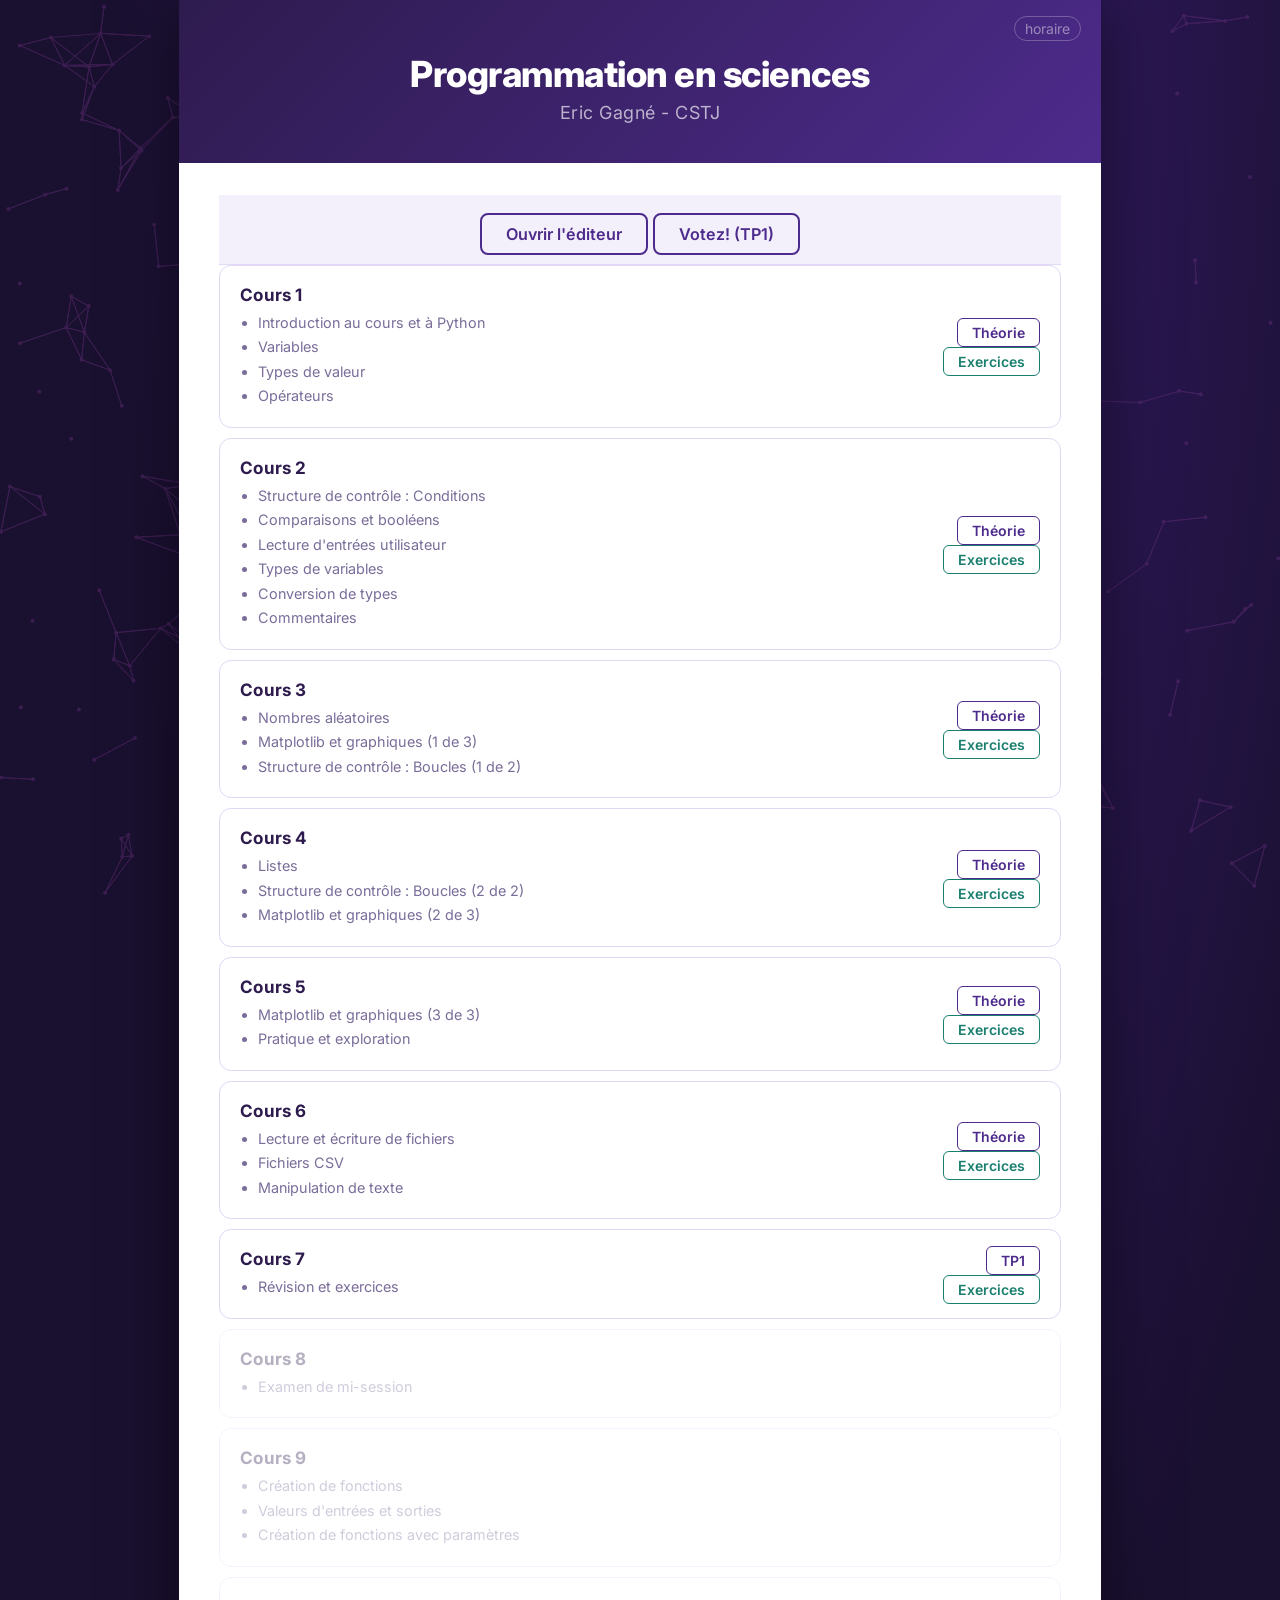
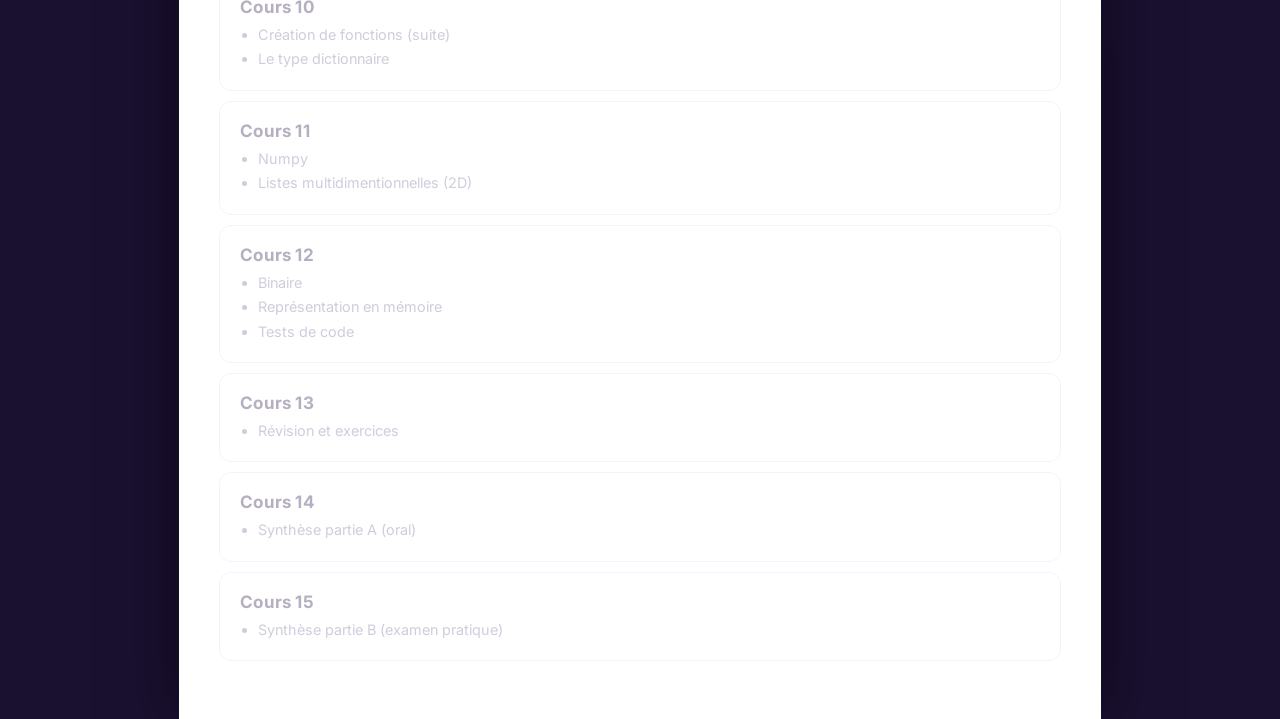
==== index.html @ fe568ae6 "Ajout TP1" ====
<!DOCTYPE html>
<html lang="en">
    <head>
        <meta charset="UTF-8">
        <meta name="viewport" content="width=device-width, initial-scale=1.0">
        <title>Programmation en sciences - Cégep de Saint-Jérôme - Eric Gagné</title>

        <link rel="preconnect" href="https://fonts.googleapis.com">
        <link rel="preconnect" href="https://fonts.gstatic.com" crossorigin>
        <link href="https://fonts.googleapis.com/css2?family=Inter:ital,opsz,wght@0,14..32,100..900;1,14..32,100..900&display=swap" rel="stylesheet">

        <link rel="stylesheet" href="css/style.css">
        <link rel="stylesheet" href="libs/katex/katex.css">
        <link rel="stylesheet" href="libs/prism/prism.css">
    </head>
    <body>
        <canvas class="bg"></canvas>
        <div class="container">
            <header>
                <!-- <img src="images/logo.svg" class="logo"> -->
                <h1>Programmation en sciences</h1>
                <h2>Eric Gagné - CSTJ</h2>
                <a class="schedule" target="_blank" href="images/horaire.png">horaire</a>
            </header>
            <main>
                <div class="editor">
                    <a target="_blank" href="https://cstj-sn1.github.io/jupyter-lite/editeur/lab/index.html">Ouvrir l'éditeur</a>
                    <a target="_blank" href="https://egagne.techinfo-cstj.ca/sn1/votes/">Votez! (TP1)</a>
                </div>
                <div class="line">
                    <div class="left">
                        <div class="label">Cours 1</div>
                        <div class="description">
                            <ul>
                                <li>Introduction au cours et à Python</li>
                                <li>Variables</li>
                                <li>Types de valeur</li>
                                <li>Opérateurs</li>
                            </ul>
                        </div>
                    </div>
                    <div class="buttons">
                        <div class="theory"><a target="_blank" href="theorie/index.html#/1">Théorie</a></div>
                        <div class="lab"><a target="_blank" href="exercices/index.html#/1">Exercices</a></div>
                    </div>
                </div>
                <div class="line">
                    <div class="left">
                        <div class="label">Cours 2</div>
                        <div class="description">
                            <ul>
                                <li>Structure de contrôle : Conditions</li>
                                <li>Comparaisons et booléens</li>
                                <li>Lecture d'entrées utilisateur</li>
                                <li>Types de variables</li>
                                <li>Conversion de types</li>
                                <li>Commentaires</li>
                            </ul>
                        </div>
                    </div>
                    <div class="buttons">
                        <div class="theory"><a target="_blank" href="theorie/index.html#/2">Théorie</a></div>
                        <div class="lab"><a target="_blank" href="exercices/index.html#/2">Exercices</a></div>
                    </div>
                </div>
                <div class="line">
                    <div class="left">
                        <div class="label">Cours 3</div>
                        <div class="description">
                            <ul>
                                <li>Nombres aléatoires</li>
                                <li>Matplotlib et graphiques (1 de 3)</li>
                                <li>Structure de contrôle : Boucles (1 de 2)</li>
                            </ul>
                        </div>
                    </div>
                    <div class="buttons">
                        <div class="theory"><a target="_blank" href="theorie/index.html#/3">Théorie</a></div>
                        <div class="lab"><a target="_blank" href="exercices/index.html#/3">Exercices</a></div>
                    </div>
                </div>
                <div class="line">
                    <div class="left">
                        <div class="label">Cours 4</div>
                        <div class="description">
                            <ul>
                                <li>Listes</li>
                                <li>Structure de contrôle : Boucles (2 de 2)</li>
                                <li>Matplotlib et graphiques (2 de 3)</li>
                            </ul>
                        </div>
                    </div>
                    <div class="buttons">
                        <div class="theory"><a target="_blank" href="theorie/index.html#/4">Théorie</a></div>
                        <div class="lab"><a target="_blank" href="exercices/index.html#/4">Exercices</a></div>
                    </div>
                </div>
                <div class="line">
                    <div class="left">
                        <div class="label">Cours 5</div>
                        <div class="description">
                            <ul>
                                <li>Matplotlib et graphiques (3 de 3)</li>
                                <li>Pratique et exploration</li>
                            </ul>
                        </div>
                    </div>
                    <div class="buttons">
                        <div class="theory"><a target="_blank" href="theorie/index.html#/5">Théorie</a></div>
                        <div class="lab"><a target="_blank" href="exercices/index.html#/5">Exercices</a></div>
                    </div>
                </div>
                <div class="line">
                    <div class="left">
                        <div class="label">Cours 6</div>
                        <div class="description">
                            <ul>
                                <li>Lecture et écriture de fichiers</li>
                                <li>Fichiers CSV</li>
                                <li>Manipulation de texte</li>
                            </ul>
                        </div>
                    </div>
                    <div class="buttons">
                        <div class="theory"><a target="_blank" href="theorie/index.html#/6">Théorie</a></div>
                        <div class="lab"><a target="_blank" href="exercices/index.html#/6">Exercices</a></div>
                    </div>
                </div>
                <div class="line">
                    <div class="left">
                        <div class="label">Cours 7</div>
                        <div class="description">
                            <ul>
                                <li>Révision et exercices</li>
                            </ul>
                        </div>
                    </div>
                    <div class="buttons">
                        <div class="theory"><a target="_blank" href="theorie/tp1/devis_TP1.pdf">TP1</a></div>
                        <div class="lab"><a target="_blank" href="exercices/index.html#/7">Exercices</a></div>
                    </div>
                </div>
                <div class="line disabled">
                    <div class="left">
                        <div class="label">Cours 8</div>
                        <div class="description">
                            <ul>
                                <li>Examen de mi-session</li>
                            </ul>
                        </div>
                    </div>
                    <div class="buttons">
                    </div>
                </div>
                <div class="line disabled">
                    <div class="left">
                        <div class="label">Cours 9</div>
                        <div class="description">
                            <ul>
                                <li>Création de fonctions</li>
                                <li>Valeurs d'entrées et sorties</li>
                                <li>Création de fonctions avec paramètres</li>
                            </ul>
                        </div>
                    </div>
                    <div class="buttons">
                        <div class="theory"><a target="_blank" href="theorie/index.html#/9">Théorie</a></div>
                        <div class="lab"><a target="_blank" href="exercices/index.html#/9">Exercices</a></div>
                    </div>
                </div>
                <div class="line disabled">
                    <div class="left">
                        <div class="label">Cours 10</div>
                        <div class="description">
                            <ul>
                                <li>Création de fonctions (suite)</li>
                                <li>Le type dictionnaire</li>
                            </ul>
                        </div>
                    </div>
                    <div class="buttons">
                        <div class="theory"><a target="_blank" href="theorie/index.html#/10">Théorie</a></div>
                        <div class="lab"><a target="_blank" href="exercices/index.html#/10">Exercices</a></div>
                    </div>
                </div>
                <div class="line disabled">
                    <div class="left">
                        <div class="label">Cours 11</div>
                        <div class="description">
                            <ul>
                                <li>Numpy</li>
                                <li>Listes multidimentionnelles (2D)</li>
                            </ul>
                        </div>
                    </div>
                    <div class="buttons">
                        <div class="theory"><a target="_blank" href="theorie/index.html#/11">Théorie</a></div>
                        <div class="lab"><a target="_blank" href="exercices/index.html#/11">Exercices</a></div>
                    </div>
                </div>
                <div class="line disabled">
                    <div class="left">
                        <div class="label">Cours 12</div>
                        <div class="description">
                            <ul>
                                <li>Binaire</li>
                                <li>Représentation en mémoire</li>
                                <li>Tests de code</li>
                            </ul>
                        </div>
                    </div>
                    <div class="buttons">
                        <div class="theory"><a target="_blank" href="theorie/index.html#/12">Théorie</a></div>
                        <div class="lab"><a target="_blank" href="exercices/index.html#/12">Exercices</a></div>
                    </div>
                </div>
                <div class="line disabled">
                    <div class="left">
                        <div class="label">Cours 13</div>
                        <div class="description">
                            <ul>
                                <li>Révision et exercices</li>
                            </ul>
                        </div>
                    </div>
                    <div class="buttons">
                        <div class="theory"><a target="_blank" href="theorie/index.html#/13">Théorie</a></div>
                        <div class="lab"><a target="_blank" href="exercices/index.html#/13">Exercices</a></div>
                    </div>
                </div>
                <div class="line disabled">
                    <div class="left">
                        <div class="label">Cours 14</div>
                        <div class="description">
                            <ul>
                                <li>Synthèse partie A (oral)</li>
                            </ul>
                        </div>
                    </div>
                    <div class="buttons">
                    </div>
                </div>
                <div class="line disabled">
                    <div class="left">
                        <div class="label">Cours 15</div>
                        <div class="description">
                            <ul>
                                <li>Synthèse partie B (examen pratique)</li>
                            </ul>
                        </div>
                    </div>
                    <div class="buttons">
                    </div>
                </div>
            </main>
        </div>
        <script src="js/canvas-bg.js" type="module"></script>
        <script src="libs/prism/prism.js"></script>
        <script src="js/main.js" type="module"></script>
    </body>
</html>
---- css/style.css ----
:root {
    --accent: #4D2B8C;
    --accent-light: #7B4FBF;
    --accent-dark: #2e1b4e;
    --bg: #1a1030;
    --surface: #ffffff;
    --surface-2: #f4f0fb;
    --text-main: #1a1030;
    --text-muted: #7a6d9a;
    --border: #e0d8f5;
    --theory-color: #4D2B8C;
    --lab-color: #1a7f6e;
    --radius: 12px;
    --shadow: 0 4px 24px rgba(46,27,78,0.13);
}

html {
    font-size: 18px;
}

@media (max-width: 600px) {
    html {
        font-size: 15px;
    }
}

body {
    font-family: Inter, Arial, sans-serif;
    margin: 0;
    background: radial-gradient(ellipse at 60% 0%, #3d1f7a 0%, #1a1030 60%);
    min-height: 100vh;
}

canvas.bg {
    position: fixed;
    top: 0; left: 0; right: 0; bottom: 0;
    z-index: 0;
    opacity: 0.4;
}

.container {
    position: relative;
    z-index: 100;
    width: 72vw;
    min-width: 0;
    max-width: 1000px;
    margin: 0 auto;
    background: var(--surface);
    min-height: 100vh;
    box-shadow: 0 0 60px rgba(0,0,0,0.5);
}

@media (max-width: 860px) {
    .container {
        width: 100%;
        box-shadow: none;
    }
}

/* ── Header ─────────────────────────────────────────── */

header {
    position: relative;
    text-align: center;
    padding: 52px 40px 40px;
    background: linear-gradient(135deg, #2e1b4e 0%, #4D2B8C 100%);

    @media (max-width: 600px) {
        padding: 48px 20px 28px;
    }

    h1 {
        font-size: 2rem;
        color: #fff;
        margin: 0 0 6px;
        font-weight: 800;
        letter-spacing: -0.5px;
    }

    h2 {
        font-size: 1rem;
        color: rgba(255,255,255,0.65);
        margin: 0;
        font-weight: 400;
        letter-spacing: 0.5px;
    }

    .schedule {
        position: absolute;
        top: 16px;
        right: 20px;
        color: rgba(255,255,255,0.45);
        text-decoration: none;
        font-size: 0.78rem;
        border: 1px solid rgba(255,255,255,0.25);
        padding: 3px 10px;
        border-radius: 20px;
        transition: all 0.2s;

        &:hover {
            color: #fff;
            border-color: rgba(255,255,255,0.7);
            background: rgba(255,255,255,0.1);
        }
    }
}

/* ── Editor button ───────────────────────────────────── */

.editor {
    text-align: center;
    padding: 28px 0 20px;
    background: var(--surface-2);
    border-bottom: 1px solid var(--border);

    a {
        text-decoration: none;
        color: var(--accent);
        border: 2px solid var(--accent);
        border-radius: 8px;
        padding: 9px 24px;
        font-weight: 600;
        font-size: 0.9rem;
        transition: all 0.2s;

        &:hover {
            background: var(--accent);
            color: #fff;
            box-shadow: 0 4px 14px rgba(77,43,140,0.35);
        }
    }
}

/* ── Course list ─────────────────────────────────────── */

main {
    padding: 32px 40px 48px;
    font-size: 1rem;

    @media (max-width: 600px) {
        padding: 16px 12px 32px;
    }

    .line {
        display: grid;
        grid-template-columns: 1fr auto;
        align-items: center;
        gap: 16px;
        padding: 18px 20px;

        @media (max-width: 600px) {
            grid-template-columns: 1fr;
            padding: 14px 14px;
        }
        margin-bottom: 10px;
        background: var(--surface);
        border: 1px solid var(--border);
        border-radius: var(--radius);
        transition: box-shadow 0.2s, border-color 0.2s;

        &:hover:not(.disabled) {
            box-shadow: var(--shadow);
            border-color: var(--accent-light);
        }

        &.disabled {
            opacity: 0.35;
            pointer-events: none;

            .buttons { display: none; }
        }

        .label {
            color: var(--accent-dark);
            font-weight: 700;
            font-size: 0.95rem;
            margin-bottom: 6px;
            letter-spacing: 0.2px;
        }

        .description {
            font-size: 0.8rem;
            color: var(--text-muted);
            padding: 0;
            margin: 0;

            ul {
                margin: 0;
                padding-left: 18px;
                line-height: 1.7;
            }
        }

        .buttons {
            display: flex;
            flex-direction: column;
            align-items: flex-end;
            gap: 8px;
            flex-shrink: 0;

            @media (max-width: 600px) {
                flex-direction: row;
                align-items: center;
                justify-content: flex-start;
            }

            a {
                text-decoration: none;
                font-size: 0.78rem;
                font-weight: 600;
                padding: 5px 14px;
                border-radius: 6px;
                border: 1.5px solid;
                transition: all 0.18s;
                white-space: nowrap;
                min-width: 5.5rem;
                text-align: center;
            }

            .theory a {
                color: var(--theory-color);
                border-color: var(--theory-color);

                &:hover {
                    background: var(--theory-color);
                    color: #fff;
                }
            }

            .lab a {
                color: var(--lab-color);
                border-color: var(--lab-color);

                &:hover {
                    background: var(--lab-color);
                    color: #fff;
                }
            }
        }
    }
}
---- libs/katex/katex.css ----
/* stylelint-disable font-family-no-missing-generic-family-keyword */
@font-face {
  font-family: "KaTeX_AMS";
  src: url(fonts/KaTeX_AMS-Regular.woff2) format("woff2"), url(fonts/KaTeX_AMS-Regular.woff) format("woff"), url(fonts/KaTeX_AMS-Regular.ttf) format("truetype");
  font-weight: normal;
  font-style: normal;
  font-display: block;
}
@font-face {
  font-family: "KaTeX_Caligraphic";
  src: url(fonts/KaTeX_Caligraphic-Bold.woff2) format("woff2"), url(fonts/KaTeX_Caligraphic-Bold.woff) format("woff"), url(fonts/KaTeX_Caligraphic-Bold.ttf) format("truetype");
  font-weight: bold;
  font-style: normal;
  font-display: block;
}
@font-face {
  font-family: "KaTeX_Caligraphic";
  src: url(fonts/KaTeX_Caligraphic-Regular.woff2) format("woff2"), url(fonts/KaTeX_Caligraphic-Regular.woff) format("woff"), url(fonts/KaTeX_Caligraphic-Regular.ttf) format("truetype");
  font-weight: normal;
  font-style: normal;
  font-display: block;
}
@font-face {
  font-family: "KaTeX_Fraktur";
  src: url(fonts/KaTeX_Fraktur-Bold.woff2) format("woff2"), url(fonts/KaTeX_Fraktur-Bold.woff) format("woff"), url(fonts/KaTeX_Fraktur-Bold.ttf) format("truetype");
  font-weight: bold;
  font-style: normal;
  font-display: block;
}
@font-face {
  font-family: "KaTeX_Fraktur";
  src: url(fonts/KaTeX_Fraktur-Regular.woff2) format("woff2"), url(fonts/KaTeX_Fraktur-Regular.woff) format("woff"), url(fonts/KaTeX_Fraktur-Regular.ttf) format("truetype");
  font-weight: normal;
  font-style: normal;
  font-display: block;
}
@font-face {
  font-family: "KaTeX_Main";
  src: url(fonts/KaTeX_Main-Bold.woff2) format("woff2"), url(fonts/KaTeX_Main-Bold.woff) format("woff"), url(fonts/KaTeX_Main-Bold.ttf) format("truetype");
  font-weight: bold;
  font-style: normal;
  font-display: block;
}
@font-face {
  font-family: "KaTeX_Main";
  src: url(fonts/KaTeX_Main-BoldItalic.woff2) format("woff2"), url(fonts/KaTeX_Main-BoldItalic.woff) format("woff"), url(fonts/KaTeX_Main-BoldItalic.ttf) format("truetype");
  font-weight: bold;
  font-style: italic;
  font-display: block;
}
@font-face {
  font-family: "KaTeX_Main";
  src: url(fonts/KaTeX_Main-Italic.woff2) format("woff2"), url(fonts/KaTeX_Main-Italic.woff) format("woff"), url(fonts/KaTeX_Main-Italic.ttf) format("truetype");
  font-weight: normal;
  font-style: italic;
  font-display: block;
}
@font-face {
  font-family: "KaTeX_Main";
  src: url(fonts/KaTeX_Main-Regular.woff2) format("woff2"), url(fonts/KaTeX_Main-Regular.woff) format("woff"), url(fonts/KaTeX_Main-Regular.ttf) format("truetype");
  font-weight: normal;
  font-style: normal;
  font-display: block;
}
@font-face {
  font-family: "KaTeX_Math";
  src: url(fonts/KaTeX_Math-BoldItalic.woff2) format("woff2"), url(fonts/KaTeX_Math-BoldItalic.woff) format("woff"), url(fonts/KaTeX_Math-BoldItalic.ttf) format("truetype");
  font-weight: bold;
  font-style: italic;
  font-display: block;
}
@font-face {
  font-family: "KaTeX_Math";
  src: url(fonts/KaTeX_Math-Italic.woff2) format("woff2"), url(fonts/KaTeX_Math-Italic.woff) format("woff"), url(fonts/KaTeX_Math-Italic.ttf) format("truetype");
  font-weight: normal;
  font-style: italic;
  font-display: block;
}
@font-face {
  font-family: "KaTeX_SansSerif";
  src: url(fonts/KaTeX_SansSerif-Bold.woff2) format("woff2"), url(fonts/KaTeX_SansSerif-Bold.woff) format("woff"), url(fonts/KaTeX_SansSerif-Bold.ttf) format("truetype");
  font-weight: bold;
  font-style: normal;
  font-display: block;
}
@font-face {
  font-family: "KaTeX_SansSerif";
  src: url(fonts/KaTeX_SansSerif-Italic.woff2) format("woff2"), url(fonts/KaTeX_SansSerif-Italic.woff) format("woff"), url(fonts/KaTeX_SansSerif-Italic.ttf) format("truetype");
  font-weight: normal;
  font-style: italic;
  font-display: block;
}
@font-face {
  font-family: "KaTeX_SansSerif";
  src: url(fonts/KaTeX_SansSerif-Regular.woff2) format("woff2"), url(fonts/KaTeX_SansSerif-Regular.woff) format("woff"), url(fonts/KaTeX_SansSerif-Regular.ttf) format("truetype");
  font-weight: normal;
  font-style: normal;
  font-display: block;
}
@font-face {
  font-family: "KaTeX_Script";
  src: url(fonts/KaTeX_Script-Regular.woff2) format("woff2"), url(fonts/KaTeX_Script-Regular.woff) format("woff"), url(fonts/KaTeX_Script-Regular.ttf) format("truetype");
  font-weight: normal;
  font-style: normal;
  font-display: block;
}
@font-face {
  font-family: "KaTeX_Size1";
  src: url(fonts/KaTeX_Size1-Regular.woff2) format("woff2"), url(fonts/KaTeX_Size1-Regular.woff) format("woff"), url(fonts/KaTeX_Size1-Regular.ttf) format("truetype");
  font-weight: normal;
  font-style: normal;
  font-display: block;
}
@font-face {
  font-family: "KaTeX_Size2";
  src: url(fonts/KaTeX_Size2-Regular.woff2) format("woff2"), url(fonts/KaTeX_Size2-Regular.woff) format("woff"), url(fonts/KaTeX_Size2-Regular.ttf) format("truetype");
  font-weight: normal;
  font-style: normal;
  font-display: block;
}
@font-face {
  font-family: "KaTeX_Size3";
  src: url(fonts/KaTeX_Size3-Regular.woff2) format("woff2"), url(fonts/KaTeX_Size3-Regular.woff) format("woff"), url(fonts/KaTeX_Size3-Regular.ttf) format("truetype");
  font-weight: normal;
  font-style: normal;
  font-display: block;
}
@font-face {
  font-family: "KaTeX_Size4";
  src: url(fonts/KaTeX_Size4-Regular.woff2) format("woff2"), url(fonts/KaTeX_Size4-Regular.woff) format("woff"), url(fonts/KaTeX_Size4-Regular.ttf) format("truetype");
  font-weight: normal;
  font-style: normal;
  font-display: block;
}
@font-face {
  font-family: "KaTeX_Typewriter";
  src: url(fonts/KaTeX_Typewriter-Regular.woff2) format("woff2"), url(fonts/KaTeX_Typewriter-Regular.woff) format("woff"), url(fonts/KaTeX_Typewriter-Regular.ttf) format("truetype");
  font-weight: normal;
  font-style: normal;
  font-display: block;
}
.katex {
  font: normal 1.21em KaTeX_Main, Times New Roman, serif;
  line-height: 1.2;
  text-indent: 0;
  text-rendering: auto;
}
.katex * {
  -ms-high-contrast-adjust: none !important;
}
.katex * {
  border-color: currentColor;
}
.katex .katex-version::after {
  content: "0.16.27";
}
.katex .katex-mathml {
  /* Accessibility hack to only show to screen readers
   Found at: http://a11yproject.com/posts/how-to-hide-content/ */
  position: absolute;
  clip: rect(1px, 1px, 1px, 1px);
  padding: 0;
  border: 0;
  height: 1px;
  width: 1px;
  overflow: hidden;
}
.katex .katex-html {
  /* \newline is an empty block at top level, between .base elements */
}
.katex .katex-html > .newline {
  display: block;
}
.katex .base {
  position: relative;
  display: inline-block;
  white-space: nowrap;
  width: -webkit-min-content;
  width: -moz-min-content;
  width: min-content;
}
.katex .strut {
  display: inline-block;
}
.katex .textbf {
  font-weight: bold;
}
.katex .textit {
  font-style: italic;
}
.katex .textrm {
  font-family: KaTeX_Main;
}
.katex .textsf {
  font-family: KaTeX_SansSerif;
}
.katex .texttt {
  font-family: KaTeX_Typewriter;
}
.katex .mathnormal {
  font-family: KaTeX_Math;
  font-style: italic;
}
.katex .mathit {
  font-family: KaTeX_Main;
  font-style: italic;
}
.katex .mathrm {
  font-style: normal;
}
.katex .mathbf {
  font-family: KaTeX_Main;
  font-weight: bold;
}
.katex .boldsymbol {
  font-family: KaTeX_Math;
  font-weight: bold;
  font-style: italic;
}
.katex .amsrm {
  font-family: KaTeX_AMS;
}
.katex .mathbb,
.katex .textbb {
  font-family: KaTeX_AMS;
}
.katex .mathcal {
  font-family: KaTeX_Caligraphic;
}
.katex .mathfrak,
.katex .textfrak {
  font-family: KaTeX_Fraktur;
}
.katex .mathboldfrak,
.katex .textboldfrak {
  font-family: KaTeX_Fraktur;
  font-weight: bold;
}
.katex .mathtt {
  font-family: KaTeX_Typewriter;
}
.katex .mathscr,
.katex .textscr {
  font-family: KaTeX_Script;
}
.katex .mathsf,
.katex .textsf {
  font-family: KaTeX_SansSerif;
}
.katex .mathboldsf,
.katex .textboldsf {
  font-family: KaTeX_SansSerif;
  font-weight: bold;
}
.katex .mathsfit,
.katex .mathitsf,
.katex .textitsf {
  font-family: KaTeX_SansSerif;
  font-style: italic;
}
.katex .mainrm {
  font-family: KaTeX_Main;
  font-style: normal;
}
.katex .vlist-t {
  display: inline-table;
  table-layout: fixed;
  border-collapse: collapse;
}
.katex .vlist-r {
  display: table-row;
}
.katex .vlist {
  display: table-cell;
  vertical-align: bottom;
  position: relative;
}
.katex .vlist > span {
  display: block;
  height: 0;
  position: relative;
}
.katex .vlist > span > span {
  display: inline-block;
}
.katex .vlist > span > .pstrut {
  overflow: hidden;
  width: 0;
}
.katex .vlist-t2 {
  margin-right: -2px;
}
.katex .vlist-s {
  display: table-cell;
  vertical-align: bottom;
  font-size: 1px;
  width: 2px;
  min-width: 2px;
}
.katex .vbox {
  display: inline-flex;
  flex-direction: column;
  align-items: baseline;
}
.katex .hbox {
  display: inline-flex;
  flex-direction: row;
  width: 100%;
}
.katex .thinbox {
  display: inline-flex;
  flex-direction: row;
  width: 0;
  max-width: 0;
}
.katex .msupsub {
  text-align: left;
}
.katex .mfrac > span > span {
  text-align: center;
}
.katex .mfrac .frac-line {
  display: inline-block;
  width: 100%;
  border-bottom-style: solid;
}
.katex .mfrac .frac-line,
.katex .overline .overline-line,
.katex .underline .underline-line,
.katex .hline,
.katex .hdashline,
.katex .rule {
  min-height: 1px;
}
.katex .mspace {
  display: inline-block;
}
.katex .llap,
.katex .rlap,
.katex .clap {
  width: 0;
  position: relative;
}
.katex .llap > .inner,
.katex .rlap > .inner,
.katex .clap > .inner {
  position: absolute;
}
.katex .llap > .fix,
.katex .rlap > .fix,
.katex .clap > .fix {
  display: inline-block;
}
.katex .llap > .inner {
  right: 0;
}
.katex .rlap > .inner,
.katex .clap > .inner {
  left: 0;
}
.katex .clap > .inner > span {
  margin-left: -50%;
  margin-right: 50%;
}
.katex .rule {
  display: inline-block;
  border: solid 0;
  position: relative;
}
.katex .overline .overline-line,
.katex .underline .underline-line,
.katex .hline {
  display: inline-block;
  width: 100%;
  border-bottom-style: solid;
}
.katex .hdashline {
  display: inline-block;
  width: 100%;
  border-bottom-style: dashed;
}
.katex .sqrt > .root {
  /* These values are taken from the definition of `\r@@t`,
   `\mkern 5mu` and `\mkern -10mu`. */
  margin-left: 0.2777777778em;
  margin-right: -0.5555555556em;
}
.katex .sizing.reset-size1.size1,
.katex .fontsize-ensurer.reset-size1.size1 {
  /* stylelint-disable-next-line */
  font-size: 1em;
}
.katex .sizing.reset-size1.size2,
.katex .fontsize-ensurer.reset-size1.size2 {
  /* stylelint-disable-next-line */
  font-size: 1.2em;
}
.katex .sizing.reset-size1.size3,
.katex .fontsize-ensurer.reset-size1.size3 {
  /* stylelint-disable-next-line */
  font-size: 1.4em;
}
.katex .sizing.reset-size1.size4,
.katex .fontsize-ensurer.reset-size1.size4 {
  /* stylelint-disable-next-line */
  font-size: 1.6em;
}
.katex .sizing.reset-size1.size5,
.katex .fontsize-ensurer.reset-size1.size5 {
  /* stylelint-disable-next-line */
  font-size: 1.8em;
}
.katex .sizing.reset-size1.size6,
.katex .fontsize-ensurer.reset-size1.size6 {
  /* stylelint-disable-next-line */
  font-size: 2em;
}
.katex .sizing.reset-size1.size7,
.katex .fontsize-ensurer.reset-size1.size7 {
  /* stylelint-disable-next-line */
  font-size: 2.4em;
}
.katex .sizing.reset-size1.size8,
.katex .fontsize-ensurer.reset-size1.size8 {
  /* stylelint-disable-next-line */
  font-size: 2.88em;
}
.katex .sizing.reset-size1.size9,
.katex .fontsize-ensurer.reset-size1.size9 {
  /* stylelint-disable-next-line */
  font-size: 3.456em;
}
.katex .sizing.reset-size1.size10,
.katex .fontsize-ensurer.reset-size1.size10 {
  /* stylelint-disable-next-line */
  font-size: 4.148em;
}
.katex .sizing.reset-size1.size11,
.katex .fontsize-ensurer.reset-size1.size11 {
  /* stylelint-disable-next-line */
  font-size: 4.976em;
}
.katex .sizing.reset-size2.size1,
.katex .fontsize-ensurer.reset-size2.size1 {
  /* stylelint-disable-next-line */
  font-size: 0.8333333333em;
}
.katex .sizing.reset-size2.size2,
.katex .fontsize-ensurer.reset-size2.size2 {
  /* stylelint-disable-next-line */
  font-size: 1em;
}
.katex .sizing.reset-size2.size3,
.katex .fontsize-ensurer.reset-size2.size3 {
  /* stylelint-disable-next-line */
  font-size: 1.1666666667em;
}
.katex .sizing.reset-size2.size4,
.katex .fontsize-ensurer.reset-size2.size4 {
  /* stylelint-disable-next-line */
  font-size: 1.3333333333em;
}
.katex .sizing.reset-size2.size5,
.katex .fontsize-ensurer.reset-size2.size5 {
  /* stylelint-disable-next-line */
  font-size: 1.5em;
}
.katex .sizing.reset-size2.size6,
.katex .fontsize-ensurer.reset-size2.size6 {
  /* stylelint-disable-next-line */
  font-size: 1.6666666667em;
}
.katex .sizing.reset-size2.size7,
.katex .fontsize-ensurer.reset-size2.size7 {
  /* stylelint-disable-next-line */
  font-size: 2em;
}
.katex .sizing.reset-size2.size8,
.katex .fontsize-ensurer.reset-size2.size8 {
  /* stylelint-disable-next-line */
  font-size: 2.4em;
}
.katex .sizing.reset-size2.size9,
.katex .fontsize-ensurer.reset-size2.size9 {
  /* stylelint-disable-next-line */
  font-size: 2.88em;
}
.katex .sizing.reset-size2.size10,
.katex .fontsize-ensurer.reset-size2.size10 {
  /* stylelint-disable-next-line */
  font-size: 3.4566666667em;
}
.katex .sizing.reset-size2.size11,
.katex .fontsize-ensurer.reset-size2.size11 {
  /* stylelint-disable-next-line */
  font-size: 4.1466666667em;
}
.katex .sizing.reset-size3.size1,
.katex .fontsize-ensurer.reset-size3.size1 {
  /* stylelint-disable-next-line */
  font-size: 0.7142857143em;
}
.katex .sizing.reset-size3.size2,
.katex .fontsize-ensurer.reset-size3.size2 {
  /* stylelint-disable-next-line */
  font-size: 0.8571428571em;
}
.katex .sizing.reset-size3.size3,
.katex .fontsize-ensurer.reset-size3.size3 {
  /* stylelint-disable-next-line */
  font-size: 1em;
}
.katex .sizing.reset-size3.size4,
.katex .fontsize-ensurer.reset-size3.size4 {
  /* stylelint-disable-next-line */
  font-size: 1.1428571429em;
}
.katex .sizing.reset-size3.size5,
.katex .fontsize-ensurer.reset-size3.size5 {
  /* stylelint-disable-next-line */
  font-size: 1.2857142857em;
}
.katex .sizing.reset-size3.size6,
.katex .fontsize-ensurer.reset-size3.size6 {
  /* stylelint-disable-next-line */
  font-size: 1.4285714286em;
}
.katex .sizing.reset-size3.size7,
.katex .fontsize-ensurer.reset-size3.size7 {
  /* stylelint-disable-next-line */
  font-size: 1.7142857143em;
}
.katex .sizing.reset-size3.size8,
.katex .fontsize-ensurer.reset-size3.size8 {
  /* stylelint-disable-next-line */
  font-size: 2.0571428571em;
}
.katex .sizing.reset-size3.size9,
.katex .fontsize-ensurer.reset-size3.size9 {
  /* stylelint-disable-next-line */
  font-size: 2.4685714286em;
}
.katex .sizing.reset-size3.size10,
.katex .fontsize-ensurer.reset-size3.size10 {
  /* stylelint-disable-next-line */
  font-size: 2.9628571429em;
}
.katex .sizing.reset-size3.size11,
.katex .fontsize-ensurer.reset-size3.size11 {
  /* stylelint-disable-next-line */
  font-size: 3.5542857143em;
}
.katex .sizing.reset-size4.size1,
.katex .fontsize-ensurer.reset-size4.size1 {
  /* stylelint-disable-next-line */
  font-size: 0.625em;
}
.katex .sizing.reset-size4.size2,
.katex .fontsize-ensurer.reset-size4.size2 {
  /* stylelint-disable-next-line */
  font-size: 0.75em;
}
.katex .sizing.reset-size4.size3,
.katex .fontsize-ensurer.reset-size4.size3 {
  /* stylelint-disable-next-line */
  font-size: 0.875em;
}
.katex .sizing.reset-size4.size4,
.katex .fontsize-ensurer.reset-size4.size4 {
  /* stylelint-disable-next-line */
  font-size: 1em;
}
.katex .sizing.reset-size4.size5,
.katex .fontsize-ensurer.reset-size4.size5 {
  /* stylelint-disable-next-line */
  font-size: 1.125em;
}
.katex .sizing.reset-size4.size6,
.katex .fontsize-ensurer.reset-size4.size6 {
  /* stylelint-disable-next-line */
  font-size: 1.25em;
}
.katex .sizing.reset-size4.size7,
.katex .fontsize-ensurer.reset-size4.size7 {
  /* stylelint-disable-next-line */
  font-size: 1.5em;
}
.katex .sizing.reset-size4.size8,
.katex .fontsize-ensurer.reset-size4.size8 {
  /* stylelint-disable-next-line */
  font-size: 1.8em;
}
.katex .sizing.reset-size4.size9,
.katex .fontsize-ensurer.reset-size4.size9 {
  /* stylelint-disable-next-line */
  font-size: 2.16em;
}
.katex .sizing.reset-size4.size10,
.katex .fontsize-ensurer.reset-size4.size10 {
  /* stylelint-disable-next-line */
  font-size: 2.5925em;
}
.katex .sizing.reset-size4.size11,
.katex .fontsize-ensurer.reset-size4.size11 {
  /* stylelint-disable-next-line */
  font-size: 3.11em;
}
.katex .sizing.reset-size5.size1,
.katex .fontsize-ensurer.reset-size5.size1 {
  /* stylelint-disable-next-line */
  font-size: 0.5555555556em;
}
.katex .sizing.reset-size5.size2,
.katex .fontsize-ensurer.reset-size5.size2 {
  /* stylelint-disable-next-line */
  font-size: 0.6666666667em;
}
.katex .sizing.reset-size5.size3,
.katex .fontsize-ensurer.reset-size5.size3 {
  /* stylelint-disable-next-line */
  font-size: 0.7777777778em;
}
.katex .sizing.reset-size5.size4,
.katex .fontsize-ensurer.reset-size5.size4 {
  /* stylelint-disable-next-line */
  font-size: 0.8888888889em;
}
.katex .sizing.reset-size5.size5,
.katex .fontsize-ensurer.reset-size5.size5 {
  /* stylelint-disable-next-line */
  font-size: 1em;
}
.katex .sizing.reset-size5.size6,
.katex .fontsize-ensurer.reset-size5.size6 {
  /* stylelint-disable-next-line */
  font-size: 1.1111111111em;
}
.katex .sizing.reset-size5.size7,
.katex .fontsize-ensurer.reset-size5.size7 {
  /* stylelint-disable-next-line */
  font-size: 1.3333333333em;
}
.katex .sizing.reset-size5.size8,
.katex .fontsize-ensurer.reset-size5.size8 {
  /* stylelint-disable-next-line */
  font-size: 1.6em;
}
.katex .sizing.reset-size5.size9,
.katex .fontsize-ensurer.reset-size5.size9 {
  /* stylelint-disable-next-line */
  font-size: 1.92em;
}
.katex .sizing.reset-size5.size10,
.katex .fontsize-ensurer.reset-size5.size10 {
  /* stylelint-disable-next-line */
  font-size: 2.3044444444em;
}
.katex .sizing.reset-size5.size11,
.katex .fontsize-ensurer.reset-size5.size11 {
  /* stylelint-disable-next-line */
  font-size: 2.7644444444em;
}
.katex .sizing.reset-size6.size1,
.katex .fontsize-ensurer.reset-size6.size1 {
  /* stylelint-disable-next-line */
  font-size: 0.5em;
}
.katex .sizing.reset-size6.size2,
.katex .fontsize-ensurer.reset-size6.size2 {
  /* stylelint-disable-next-line */
  font-size: 0.6em;
}
.katex .sizing.reset-size6.size3,
.katex .fontsize-ensurer.reset-size6.size3 {
  /* stylelint-disable-next-line */
  font-size: 0.7em;
}
.katex .sizing.reset-size6.size4,
.katex .fontsize-ensurer.reset-size6.size4 {
  /* stylelint-disable-next-line */
  font-size: 0.8em;
}
.katex .sizing.reset-size6.size5,
.katex .fontsize-ensurer.reset-size6.size5 {
  /* stylelint-disable-next-line */
  font-size: 0.9em;
}
.katex .sizing.reset-size6.size6,
.katex .fontsize-ensurer.reset-size6.size6 {
  /* stylelint-disable-next-line */
  font-size: 1em;
}
.katex .sizing.reset-size6.size7,
.katex .fontsize-ensurer.reset-size6.size7 {
  /* stylelint-disable-next-line */
  font-size: 1.2em;
}
.katex .sizing.reset-size6.size8,
.katex .fontsize-ensurer.reset-size6.size8 {
  /* stylelint-disable-next-line */
  font-size: 1.44em;
}
.katex .sizing.reset-size6.size9,
.katex .fontsize-ensurer.reset-size6.size9 {
  /* stylelint-disable-next-line */
  font-size: 1.728em;
}
.katex .sizing.reset-size6.size10,
.katex .fontsize-ensurer.reset-size6.size10 {
  /* stylelint-disable-next-line */
  font-size: 2.074em;
}
.katex .sizing.reset-size6.size11,
.katex .fontsize-ensurer.reset-size6.size11 {
  /* stylelint-disable-next-line */
  font-size: 2.488em;
}
.katex .sizing.reset-size7.size1,
.katex .fontsize-ensurer.reset-size7.size1 {
  /* stylelint-disable-next-line */
  font-size: 0.4166666667em;
}
.katex .sizing.reset-size7.size2,
.katex .fontsize-ensurer.reset-size7.size2 {
  /* stylelint-disable-next-line */
  font-size: 0.5em;
}
.katex .sizing.reset-size7.size3,
.katex .fontsize-ensurer.reset-size7.size3 {
  /* stylelint-disable-next-line */
  font-size: 0.5833333333em;
}
.katex .sizing.reset-size7.size4,
.katex .fontsize-ensurer.reset-size7.size4 {
  /* stylelint-disable-next-line */
  font-size: 0.6666666667em;
}
.katex .sizing.reset-size7.size5,
.katex .fontsize-ensurer.reset-size7.size5 {
  /* stylelint-disable-next-line */
  font-size: 0.75em;
}
.katex .sizing.reset-size7.size6,
.katex .fontsize-ensurer.reset-size7.size6 {
  /* stylelint-disable-next-line */
  font-size: 0.8333333333em;
}
.katex .sizing.reset-size7.size7,
.katex .fontsize-ensurer.reset-size7.size7 {
  /* stylelint-disable-next-line */
  font-size: 1em;
}
.katex .sizing.reset-size7.size8,
.katex .fontsize-ensurer.reset-size7.size8 {
  /* stylelint-disable-next-line */
  font-size: 1.2em;
}
.katex .sizing.reset-size7.size9,
.katex .fontsize-ensurer.reset-size7.size9 {
  /* stylelint-disable-next-line */
  font-size: 1.44em;
}
.katex .sizing.reset-size7.size10,
.katex .fontsize-ensurer.reset-size7.size10 {
  /* stylelint-disable-next-line */
  font-size: 1.7283333333em;
}
.katex .sizing.reset-size7.size11,
.katex .fontsize-ensurer.reset-size7.size11 {
  /* stylelint-disable-next-line */
  font-size: 2.0733333333em;
}
.katex .sizing.reset-size8.size1,
.katex .fontsize-ensurer.reset-size8.size1 {
  /* stylelint-disable-next-line */
  font-size: 0.3472222222em;
}
.katex .sizing.reset-size8.size2,
.katex .fontsize-ensurer.reset-size8.size2 {
  /* stylelint-disable-next-line */
  font-size: 0.4166666667em;
}
.katex .sizing.reset-size8.size3,
.katex .fontsize-ensurer.reset-size8.size3 {
  /* stylelint-disable-next-line */
  font-size: 0.4861111111em;
}
.katex .sizing.reset-size8.size4,
.katex .fontsize-ensurer.reset-size8.size4 {
  /* stylelint-disable-next-line */
  font-size: 0.5555555556em;
}
.katex .sizing.reset-size8.size5,
.katex .fontsize-ensurer.reset-size8.size5 {
  /* stylelint-disable-next-line */
  font-size: 0.625em;
}
.katex .sizing.reset-size8.size6,
.katex .fontsize-ensurer.reset-size8.size6 {
  /* stylelint-disable-next-line */
  font-size: 0.6944444444em;
}
.katex .sizing.reset-size8.size7,
.katex .fontsize-ensurer.reset-size8.size7 {
  /* stylelint-disable-next-line */
  font-size: 0.8333333333em;
}
.katex .sizing.reset-size8.size8,
.katex .fontsize-ensurer.reset-size8.size8 {
  /* stylelint-disable-next-line */
  font-size: 1em;
}
.katex .sizing.reset-size8.size9,
.katex .fontsize-ensurer.reset-size8.size9 {
  /* stylelint-disable-next-line */
  font-size: 1.2em;
}
.katex .sizing.reset-size8.size10,
.katex .fontsize-ensurer.reset-size8.size10 {
  /* stylelint-disable-next-line */
  font-size: 1.4402777778em;
}
.katex .sizing.reset-size8.size11,
.katex .fontsize-ensurer.reset-size8.size11 {
  /* stylelint-disable-next-line */
  font-size: 1.7277777778em;
}
.katex .sizing.reset-size9.size1,
.katex .fontsize-ensurer.reset-size9.size1 {
  /* stylelint-disable-next-line */
  font-size: 0.2893518519em;
}
.katex .sizing.reset-size9.size2,
.katex .fontsize-ensurer.reset-size9.size2 {
  /* stylelint-disable-next-line */
  font-size: 0.3472222222em;
}
.katex .sizing.reset-size9.size3,
.katex .fontsize-ensurer.reset-size9.size3 {
  /* stylelint-disable-next-line */
  font-size: 0.4050925926em;
}
.katex .sizing.reset-size9.size4,
.katex .fontsize-ensurer.reset-size9.size4 {
  /* stylelint-disable-next-line */
  font-size: 0.462962963em;
}
.katex .sizing.reset-size9.size5,
.katex .fontsize-ensurer.reset-size9.size5 {
  /* stylelint-disable-next-line */
  font-size: 0.5208333333em;
}
.katex .sizing.reset-size9.size6,
.katex .fontsize-ensurer.reset-size9.size6 {
  /* stylelint-disable-next-line */
  font-size: 0.5787037037em;
}
.katex .sizing.reset-size9.size7,
.katex .fontsize-ensurer.reset-size9.size7 {
  /* stylelint-disable-next-line */
  font-size: 0.6944444444em;
}
.katex .sizing.reset-size9.size8,
.katex .fontsize-ensurer.reset-size9.size8 {
  /* stylelint-disable-next-line */
  font-size: 0.8333333333em;
}
.katex .sizing.reset-size9.size9,
.katex .fontsize-ensurer.reset-size9.size9 {
  /* stylelint-disable-next-line */
  font-size: 1em;
}
.katex .sizing.reset-size9.size10,
.katex .fontsize-ensurer.reset-size9.size10 {
  /* stylelint-disable-next-line */
  font-size: 1.2002314815em;
}
.katex .sizing.reset-size9.size11,
.katex .fontsize-ensurer.reset-size9.size11 {
  /* stylelint-disable-next-line */
  font-size: 1.4398148148em;
}
.katex .sizing.reset-size10.size1,
.katex .fontsize-ensurer.reset-size10.size1 {
  /* stylelint-disable-next-line */
  font-size: 0.2410800386em;
}
.katex .sizing.reset-size10.size2,
.katex .fontsize-ensurer.reset-size10.size2 {
  /* stylelint-disable-next-line */
  font-size: 0.2892960463em;
}
.katex .sizing.reset-size10.size3,
.katex .fontsize-ensurer.reset-size10.size3 {
  /* stylelint-disable-next-line */
  font-size: 0.337512054em;
}
.katex .sizing.reset-size10.size4,
.katex .fontsize-ensurer.reset-size10.size4 {
  /* stylelint-disable-next-line */
  font-size: 0.3857280617em;
}
.katex .sizing.reset-size10.size5,
.katex .fontsize-ensurer.reset-size10.size5 {
  /* stylelint-disable-next-line */
  font-size: 0.4339440694em;
}
.katex .sizing.reset-size10.size6,
.katex .fontsize-ensurer.reset-size10.size6 {
  /* stylelint-disable-next-line */
  font-size: 0.4821600771em;
}
.katex .sizing.reset-size10.size7,
.katex .fontsize-ensurer.reset-size10.size7 {
  /* stylelint-disable-next-line */
  font-size: 0.5785920926em;
}
.katex .sizing.reset-size10.size8,
.katex .fontsize-ensurer.reset-size10.size8 {
  /* stylelint-disable-next-line */
  font-size: 0.6943105111em;
}
.katex .sizing.reset-size10.size9,
.katex .fontsize-ensurer.reset-size10.size9 {
  /* stylelint-disable-next-line */
  font-size: 0.8331726133em;
}
.katex .sizing.reset-size10.size10,
.katex .fontsize-ensurer.reset-size10.size10 {
  /* stylelint-disable-next-line */
  font-size: 1em;
}
.katex .sizing.reset-size10.size11,
.katex .fontsize-ensurer.reset-size10.size11 {
  /* stylelint-disable-next-line */
  font-size: 1.1996142719em;
}
.katex .sizing.reset-size11.size1,
.katex .fontsize-ensurer.reset-size11.size1 {
  /* stylelint-disable-next-line */
  font-size: 0.2009646302em;
}
.katex .sizing.reset-size11.size2,
.katex .fontsize-ensurer.reset-size11.size2 {
  /* stylelint-disable-next-line */
  font-size: 0.2411575563em;
}
.katex .sizing.reset-size11.size3,
.katex .fontsize-ensurer.reset-size11.size3 {
  /* stylelint-disable-next-line */
  font-size: 0.2813504823em;
}
.katex .sizing.reset-size11.size4,
.katex .fontsize-ensurer.reset-size11.size4 {
  /* stylelint-disable-next-line */
  font-size: 0.3215434084em;
}
.katex .sizing.reset-size11.size5,
.katex .fontsize-ensurer.reset-size11.size5 {
  /* stylelint-disable-next-line */
  font-size: 0.3617363344em;
}
.katex .sizing.reset-size11.size6,
.katex .fontsize-ensurer.reset-size11.size6 {
  /* stylelint-disable-next-line */
  font-size: 0.4019292605em;
}
.katex .sizing.reset-size11.size7,
.katex .fontsize-ensurer.reset-size11.size7 {
  /* stylelint-disable-next-line */
  font-size: 0.4823151125em;
}
.katex .sizing.reset-size11.size8,
.katex .fontsize-ensurer.reset-size11.size8 {
  /* stylelint-disable-next-line */
  font-size: 0.578778135em;
}
.katex .sizing.reset-size11.size9,
.katex .fontsize-ensurer.reset-size11.size9 {
  /* stylelint-disable-next-line */
  font-size: 0.6945337621em;
}
.katex .sizing.reset-size11.size10,
.katex .fontsize-ensurer.reset-size11.size10 {
  /* stylelint-disable-next-line */
  font-size: 0.8336012862em;
}
.katex .sizing.reset-size11.size11,
.katex .fontsize-ensurer.reset-size11.size11 {
  /* stylelint-disable-next-line */
  font-size: 1em;
}
.katex .delimsizing.size1 {
  font-family: KaTeX_Size1;
}
.katex .delimsizing.size2 {
  font-family: KaTeX_Size2;
}
.katex .delimsizing.size3 {
  font-family: KaTeX_Size3;
}
.katex .delimsizing.size4 {
  font-family: KaTeX_Size4;
}
.katex .delimsizing.mult .delim-size1 > span {
  font-family: KaTeX_Size1;
}
.katex .delimsizing.mult .delim-size4 > span {
  font-family: KaTeX_Size4;
}
.katex .nulldelimiter {
  display: inline-block;
  width: 0.12em;
}
.katex .delimcenter {
  position: relative;
}
.katex .op-symbol {
  position: relative;
}
.katex .op-symbol.small-op {
  font-family: KaTeX_Size1;
}
.katex .op-symbol.large-op {
  font-family: KaTeX_Size2;
}
.katex .op-limits > .vlist-t {
  text-align: center;
}
.katex .accent > .vlist-t {
  text-align: center;
}
.katex .accent .accent-body {
  position: relative;
}
.katex .accent .accent-body:not(.accent-full) {
  width: 0;
}
.katex .overlay {
  display: block;
}
.katex .mtable .vertical-separator {
  display: inline-block;
  min-width: 1px;
}
.katex .mtable .arraycolsep {
  display: inline-block;
}
.katex .mtable .col-align-c > .vlist-t {
  text-align: center;
}
.katex .mtable .col-align-l > .vlist-t {
  text-align: left;
}
.katex .mtable .col-align-r > .vlist-t {
  text-align: right;
}
.katex .svg-align {
  text-align: left;
}
.katex svg {
  display: block;
  position: absolute;
  width: 100%;
  height: inherit;
  fill: currentColor;
  stroke: currentColor;
  fill-rule: nonzero;
  fill-opacity: 1;
  stroke-width: 1;
  stroke-linecap: butt;
  stroke-linejoin: miter;
  stroke-miterlimit: 4;
  stroke-dasharray: none;
  stroke-dashoffset: 0;
  stroke-opacity: 1;
}
.katex svg path {
  stroke: none;
}
.katex img {
  border-style: none;
  min-width: 0;
  min-height: 0;
  max-width: none;
  max-height: none;
}
.katex .stretchy {
  width: 100%;
  display: block;
  position: relative;
  overflow: hidden;
}
.katex .stretchy::before, .katex .stretchy::after {
  content: "";
}
.katex .hide-tail {
  width: 100%;
  position: relative;
  overflow: hidden;
}
.katex .halfarrow-left {
  position: absolute;
  left: 0;
  width: 50.2%;
  overflow: hidden;
}
.katex .halfarrow-right {
  position: absolute;
  right: 0;
  width: 50.2%;
  overflow: hidden;
}
.katex .brace-left {
  position: absolute;
  left: 0;
  width: 25.1%;
  overflow: hidden;
}
.katex .brace-center {
  position: absolute;
  left: 25%;
  width: 50%;
  overflow: hidden;
}
.katex .brace-right {
  position: absolute;
  right: 0;
  width: 25.1%;
  overflow: hidden;
}
.katex .x-arrow-pad {
  padding: 0 0.5em;
}
.katex .cd-arrow-pad {
  padding: 0 0.55556em 0 0.27778em;
}
.katex .x-arrow,
.katex .mover,
.katex .munder {
  text-align: center;
}
.katex .boxpad {
  padding: 0 0.3em;
}
.katex .fbox,
.katex .fcolorbox {
  box-sizing: border-box;
  border: 0.04em solid;
}
.katex .cancel-pad {
  padding: 0 0.2em;
}
.katex .cancel-lap {
  margin-left: -0.2em;
  margin-right: -0.2em;
}
.katex .sout {
  border-bottom-style: solid;
  border-bottom-width: 0.08em;
}
.katex .angl {
  box-sizing: border-box;
  border-top: 0.049em solid;
  border-right: 0.049em solid;
  margin-right: 0.03889em;
}
.katex .anglpad {
  padding: 0 0.03889em;
}
.katex .eqn-num::before {
  counter-increment: katexEqnNo;
  content: "(" counter(katexEqnNo) ")";
}
.katex .mml-eqn-num::before {
  counter-increment: mmlEqnNo;
  content: "(" counter(mmlEqnNo) ")";
}
.katex .mtr-glue {
  width: 50%;
}
.katex .cd-vert-arrow {
  display: inline-block;
  position: relative;
}
.katex .cd-label-left {
  display: inline-block;
  position: absolute;
  right: calc(50% + 0.3em);
  text-align: left;
}
.katex .cd-label-right {
  display: inline-block;
  position: absolute;
  left: calc(50% + 0.3em);
  text-align: right;
}

.katex-display {
  display: block;
  margin: 1em 0;
  text-align: center;
}
.katex-display > .katex {
  display: block;
  text-align: center;
  white-space: nowrap;
}
.katex-display > .katex > .katex-html {
  display: block;
  position: relative;
}
.katex-display > .katex > .katex-html > .tag {
  position: absolute;
  right: 0;
}

.katex-display.leqno > .katex > .katex-html > .tag {
  left: 0;
  right: auto;
}

.katex-display.fleqn > .katex {
  text-align: left;
  padding-left: 2em;
}

body {
  counter-reset: katexEqnNo mmlEqnNo;
}
---- libs/prism/prism.css ----
/* PrismJS 1.30.0
https://prismjs.com/download#themes=prism&languages=markup+css+clike+javascript+armasm+python */
code[class*=language-],pre[class*=language-]{color:#000;background:0 0;text-shadow:0 1px #fff;font-family:Consolas,Monaco,'Andale Mono','Ubuntu Mono',monospace;font-size:1em;text-align:left;white-space:pre;word-spacing:normal;word-break:normal;word-wrap:normal;line-height:1.5;-moz-tab-size:4;-o-tab-size:4;tab-size:4;-webkit-hyphens:none;-moz-hyphens:none;-ms-hyphens:none;hyphens:none}code[class*=language-] ::-moz-selection,code[class*=language-]::-moz-selection,pre[class*=language-] ::-moz-selection,pre[class*=language-]::-moz-selection{text-shadow:none;background:#b3d4fc}code[class*=language-] ::selection,code[class*=language-]::selection,pre[class*=language-] ::selection,pre[class*=language-]::selection{text-shadow:none;background:#b3d4fc}@media print{code[class*=language-],pre[class*=language-]{text-shadow:none}}pre[class*=language-]{padding:1em;margin:.5em 0;overflow:auto}:not(pre)>code[class*=language-],pre[class*=language-]{background:#f5f2f0}:not(pre)>code[class*=language-]{padding:.1em;border-radius:.3em;white-space:normal}.token.cdata,.token.comment,.token.doctype,.token.prolog{color:#708090}.token.punctuation{color:#999}.token.namespace{opacity:.7}.token.boolean,.token.constant,.token.deleted,.token.number,.token.property,.token.symbol,.token.tag{color:#905}.token.attr-name,.token.builtin,.token.char,.token.inserted,.token.selector,.token.string{color:#690}.language-css .token.string,.style .token.string,.token.entity,.token.operator,.token.url{color:#9a6e3a;background:hsla(0,0%,100%,.5)}.token.atrule,.token.attr-value,.token.keyword{color:#07a}.token.class-name,.token.function{color:#dd4a68}.token.important,.token.regex,.token.variable{color:#e90}.token.bold,.token.important{font-weight:700}.token.italic{font-style:italic}.token.entity{cursor:help}
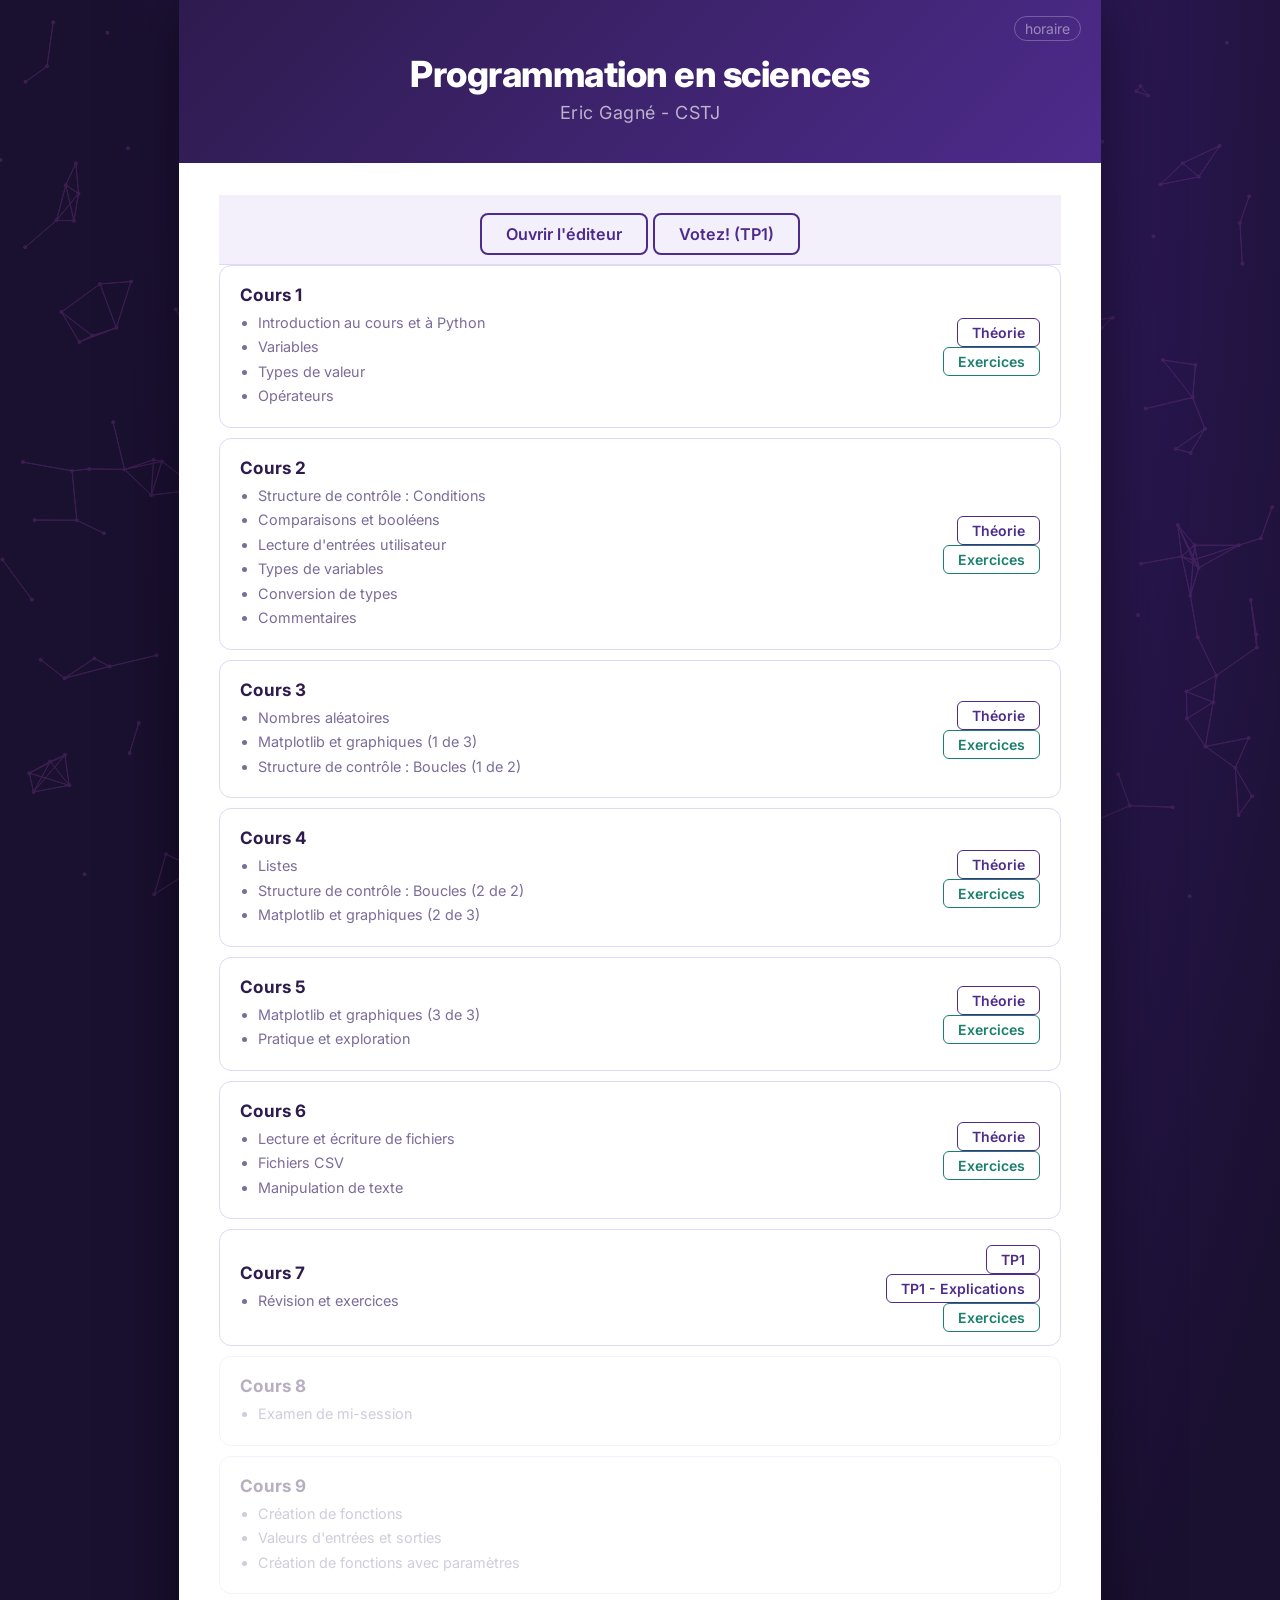
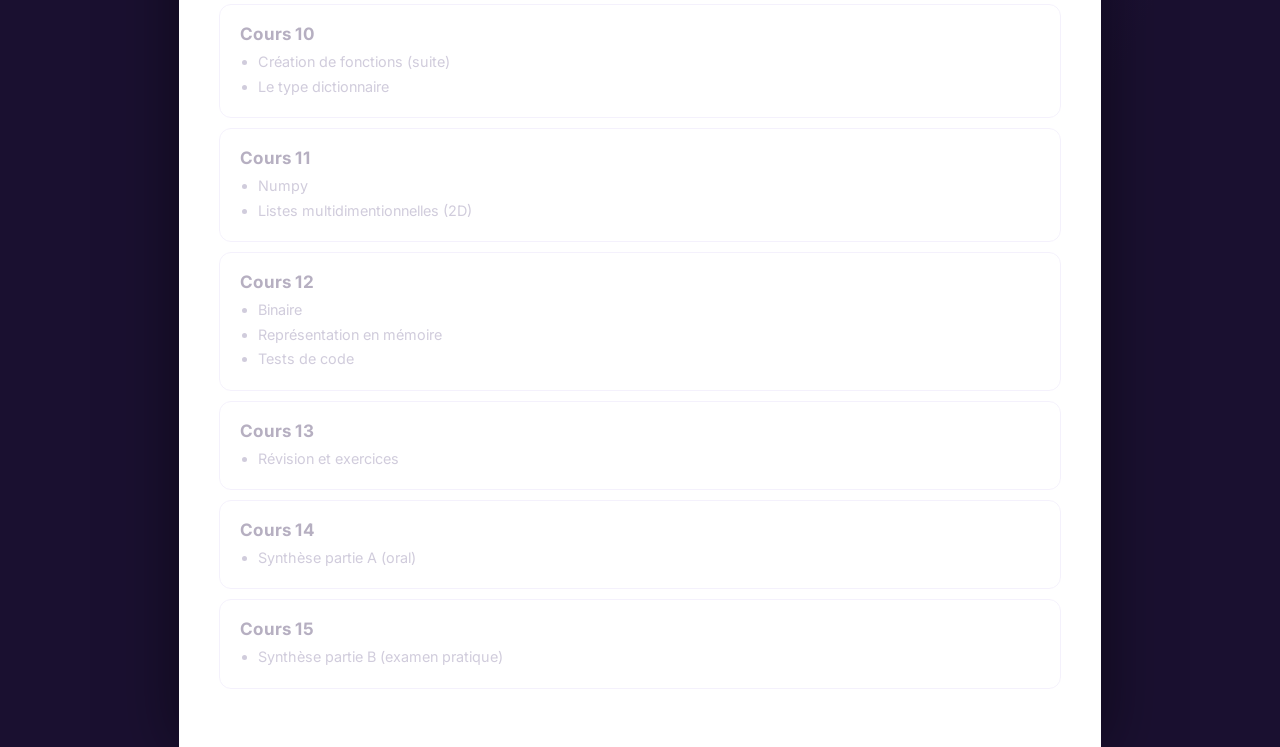
==== commit 43b8ac7b: "TP1 explications" ====
--- a/index.html
+++ b/index.html
@@ -137,6 +137,7 @@
                     </div>
                     <div class="buttons">
                         <div class="theory"><a target="_blank" href="theorie/tp1/devis_TP1.pdf">TP1</a></div>
+                        <div class="theory"><a target="_blank" href="theorie/tp1/tp1_explications.mp4">TP1 - Explications</a></div>
                         <div class="lab"><a target="_blank" href="exercices/index.html#/7">Exercices</a></div>
                     </div>
                 </div>
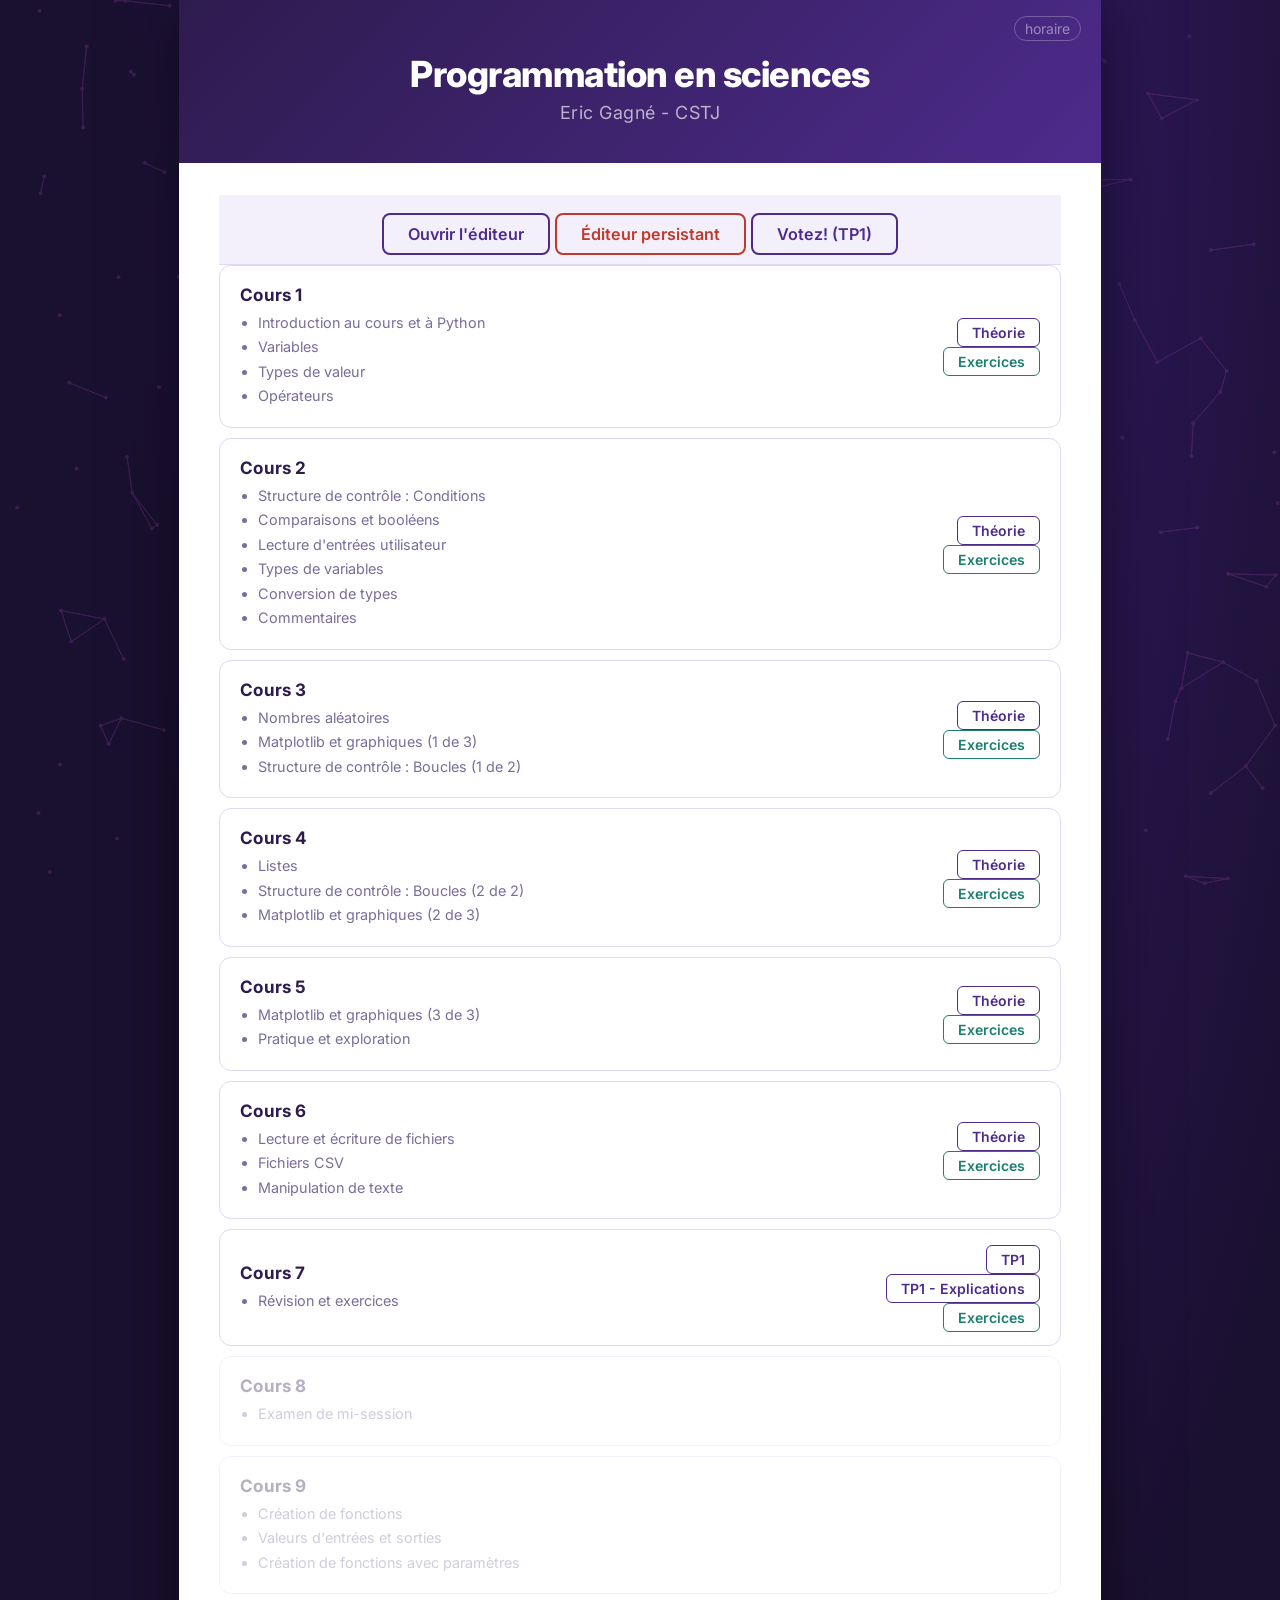
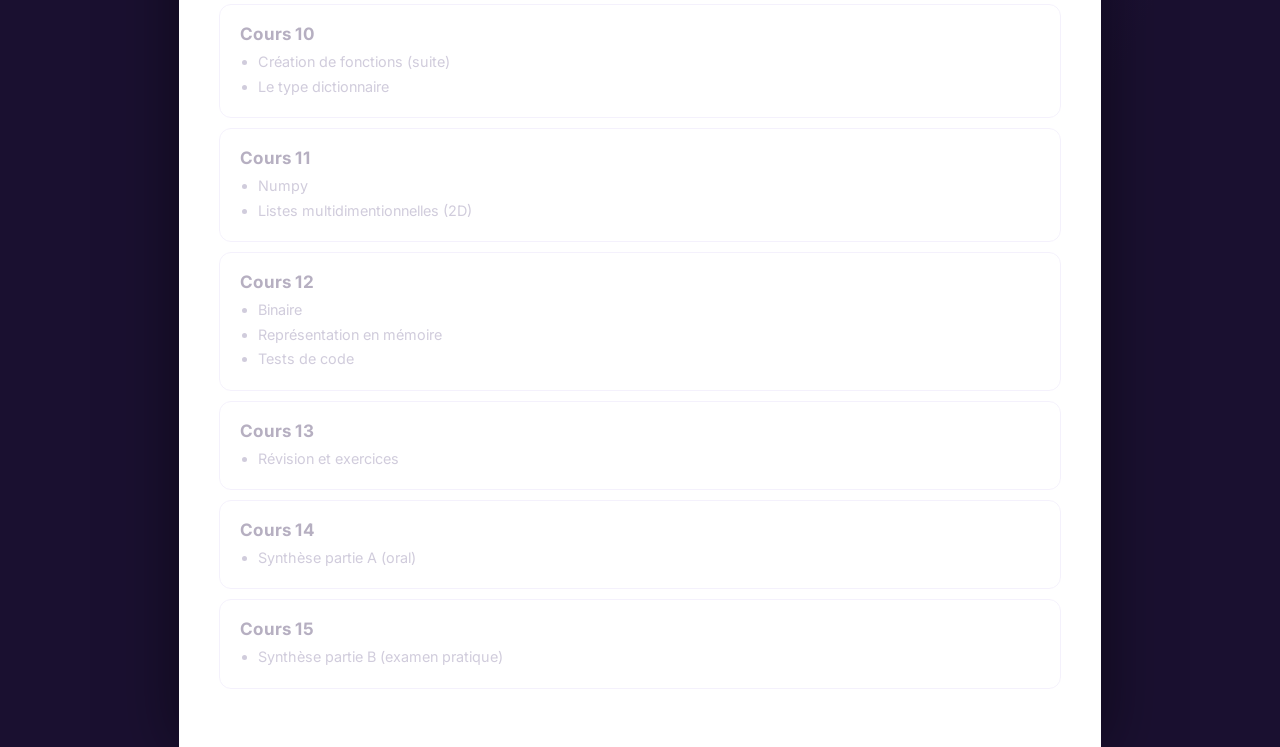
==== commit 3ab53a19: "Éditeur persistant (test)" ====
--- a/index.html
+++ b/index.html
@@ -25,6 +25,7 @@
             <main>
                 <div class="editor">
                     <a target="_blank" href="https://cstj-sn1.github.io/jupyter-lite/editeur/lab/index.html">Ouvrir l'éditeur</a>
+                    <a class="btn-red" target="_blank" href="https://cstj-sn1.github.io/CSTJ-SN1-test.github.io/jupyter-lite/editeur/lab/index.html" title="Username: matricule, password: matricule + somme des 3 premiers résultats de quiz">Éditeur persistant</a>
                     <a target="_blank" href="https://egagne.techinfo-cstj.ca/sn1/votes/">Votez! (TP1)</a>
                 </div>
                 <div class="line">
--- a/css/style.css
+++ b/css/style.css
@@ -128,6 +128,17 @@
             color: #fff;
             box-shadow: 0 4px 14px rgba(77,43,140,0.35);
         }
+
+        &.btn-red {
+            color: #c0392b;
+            border-color: #c0392b;
+
+            &:hover {
+                background: #c0392b;
+                color: #fff;
+                box-shadow: 0 4px 14px rgba(192,57,43,0.35);
+            }
+        }
     }
 }
 
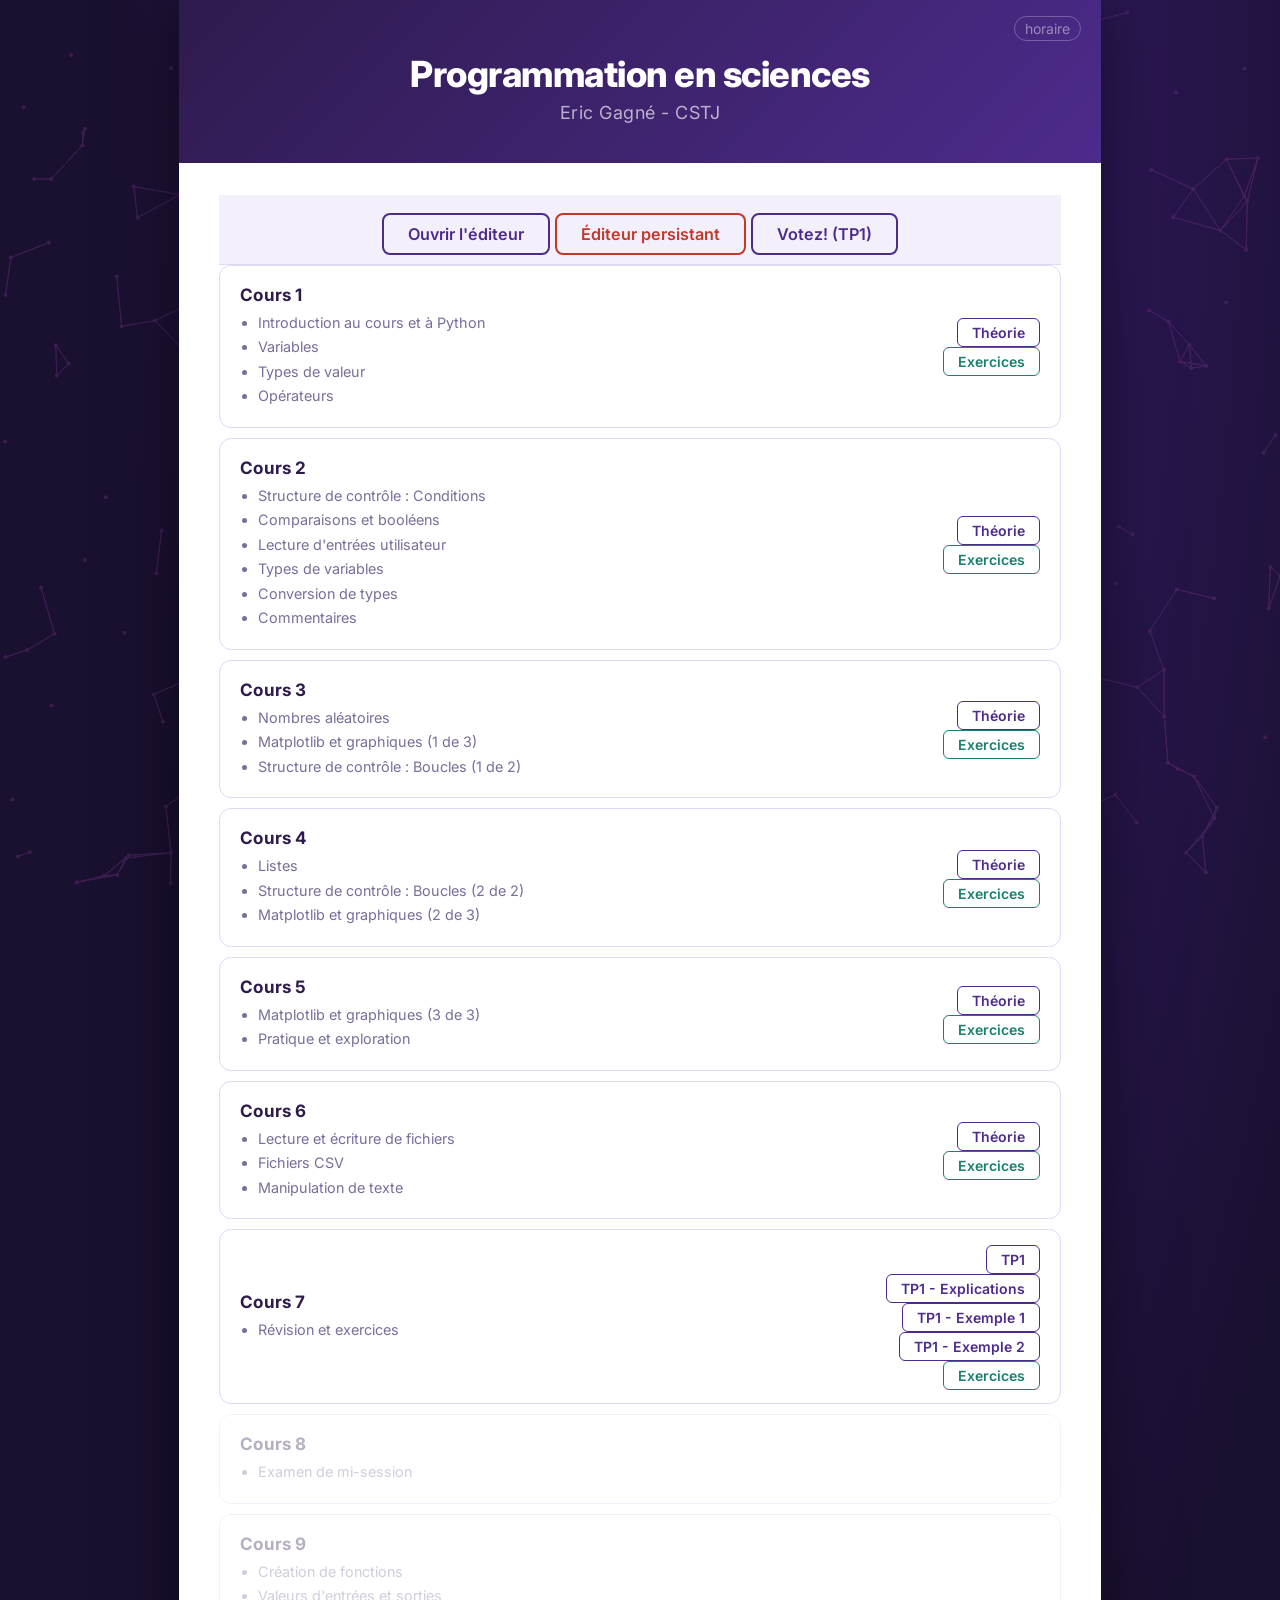
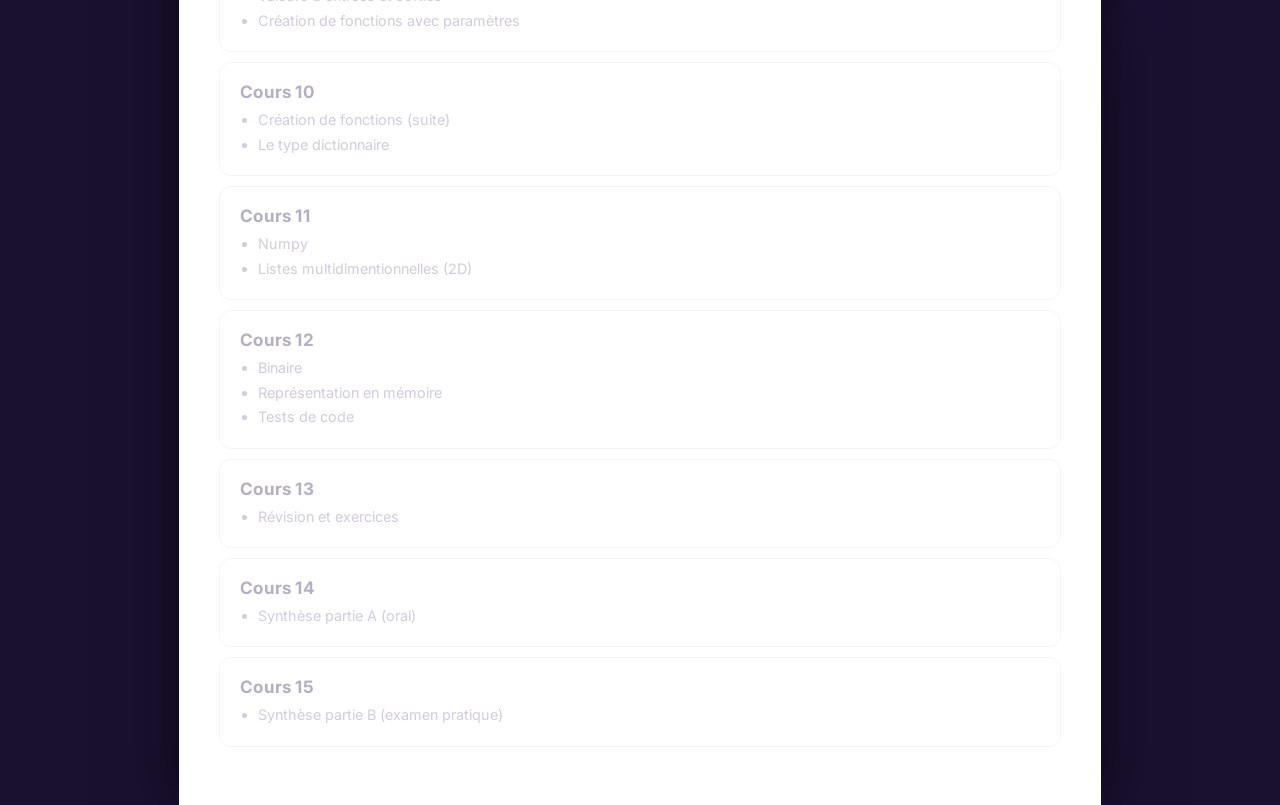
==== commit 04a918c9: "TP1 - Ajout d'exemples" ====
--- a/index.html
+++ b/index.html
@@ -139,6 +139,8 @@
                     <div class="buttons">
                         <div class="theory"><a target="_blank" href="theorie/tp1/devis_TP1.pdf">TP1</a></div>
                         <div class="theory"><a target="_blank" href="theorie/tp1/tp1_explications.mp4">TP1 - Explications</a></div>
+                        <div class="theory"><a target="_blank" href="https://youtu.be/oZiyNTcn6n4">TP1 - Exemple 1</a></div>
+                        <div class="theory"><a target="_blank" href="https://youtu.be/vAKc2G40yu8">TP1 - Exemple 2</a></div>
                         <div class="lab"><a target="_blank" href="exercices/index.html#/7">Exercices</a></div>
                     </div>
                 </div>
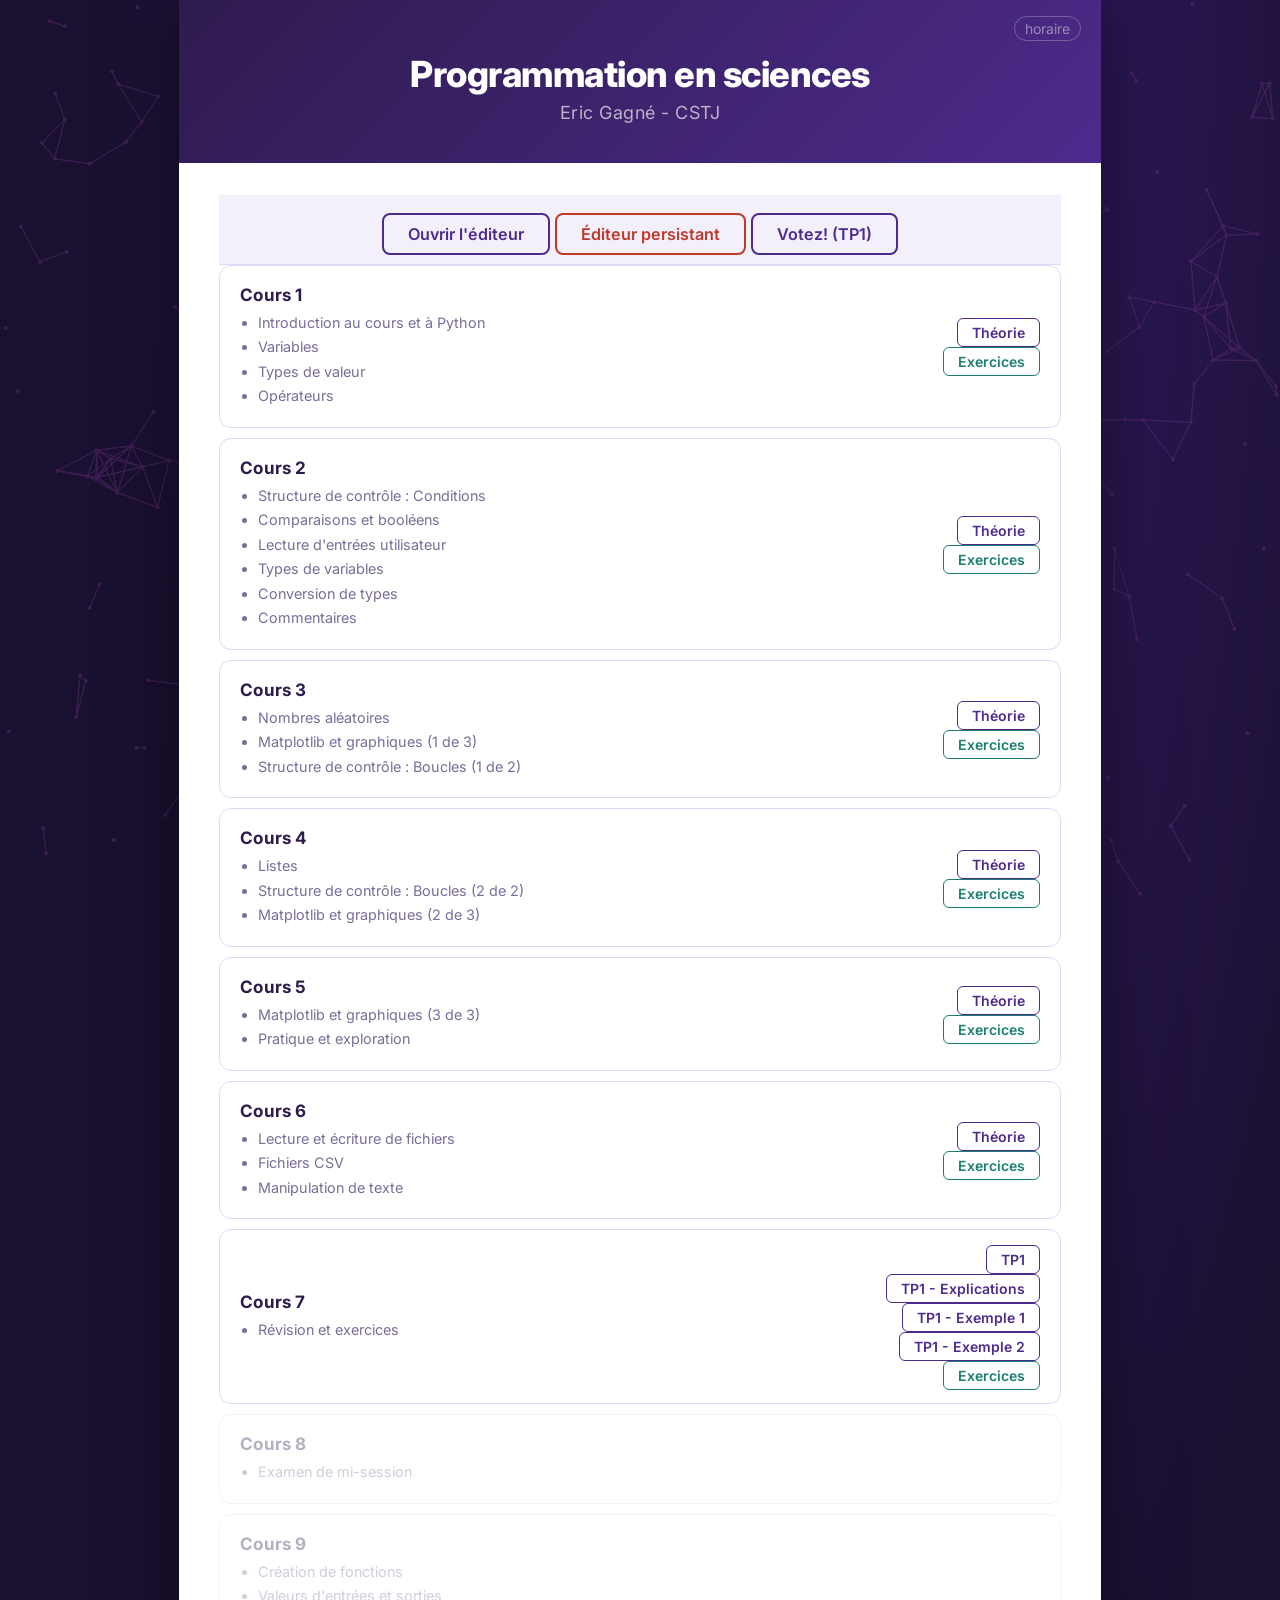
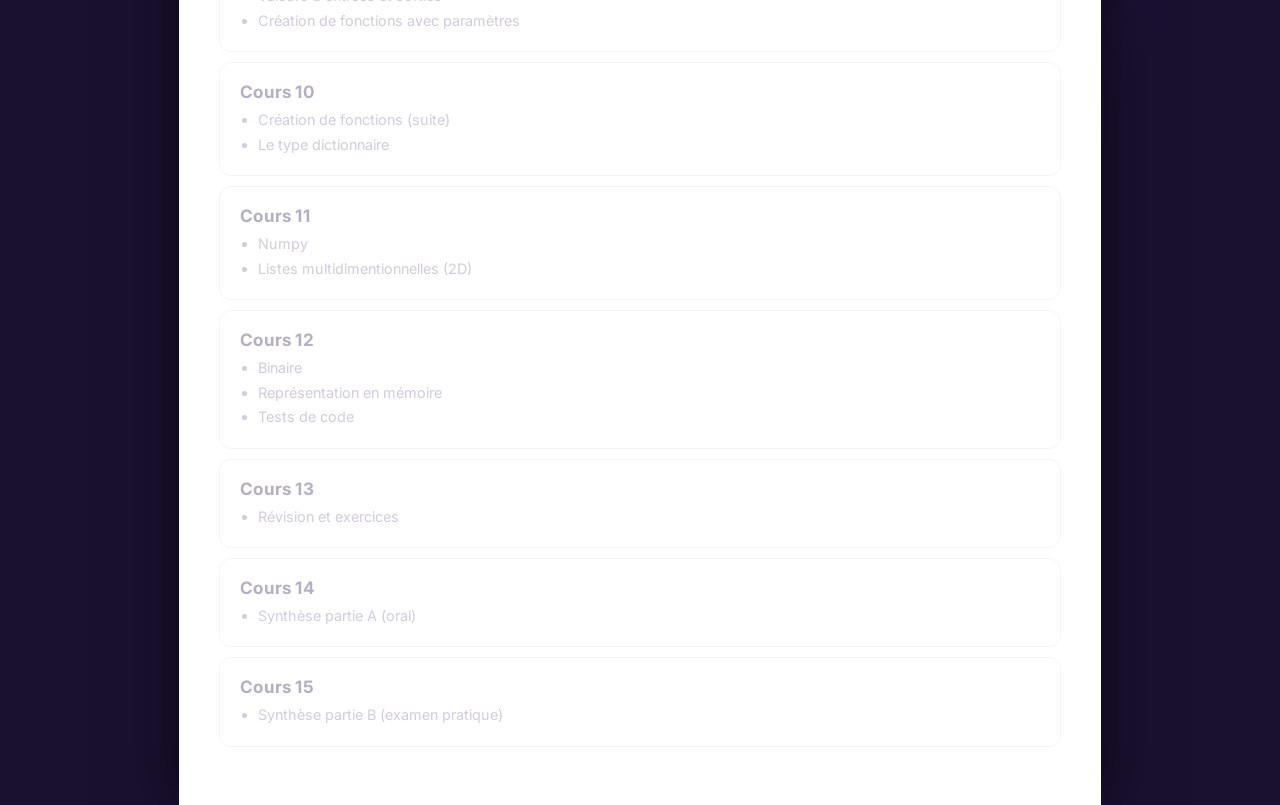
==== commit 9e424010: "TP1 - Commentaires (test pour GH Actions)" ====
--- a/index.html
+++ b/index.html
@@ -139,6 +139,7 @@
                     <div class="buttons">
                         <div class="theory"><a target="_blank" href="theorie/tp1/devis_TP1.pdf">TP1</a></div>
                         <div class="theory"><a target="_blank" href="theorie/tp1/tp1_explications.mp4">TP1 - Explications</a></div>
+                        <!-- Exemples de TP1 -->
                         <div class="theory"><a target="_blank" href="https://youtu.be/oZiyNTcn6n4">TP1 - Exemple 1</a></div>
                         <div class="theory"><a target="_blank" href="https://youtu.be/vAKc2G40yu8">TP1 - Exemple 2</a></div>
                         <div class="lab"><a target="_blank" href="exercices/index.html#/7">Exercices</a></div>
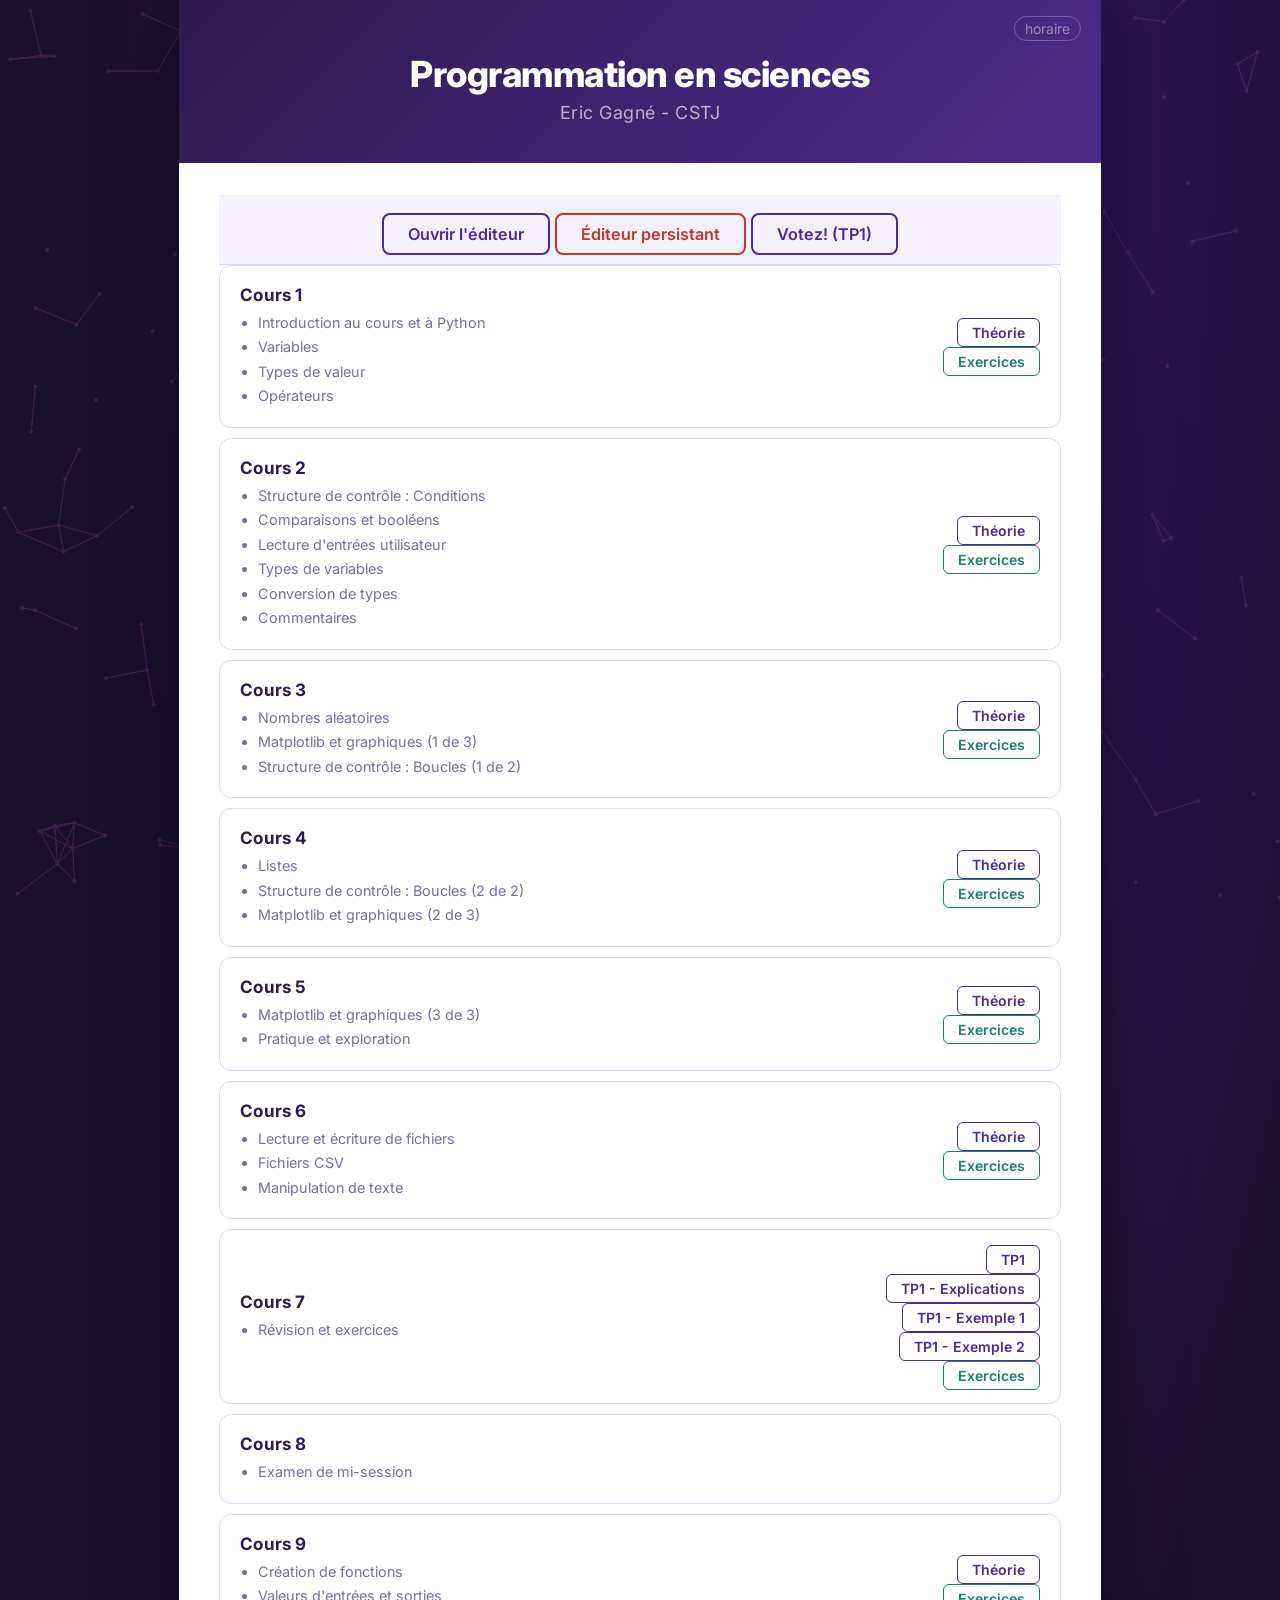
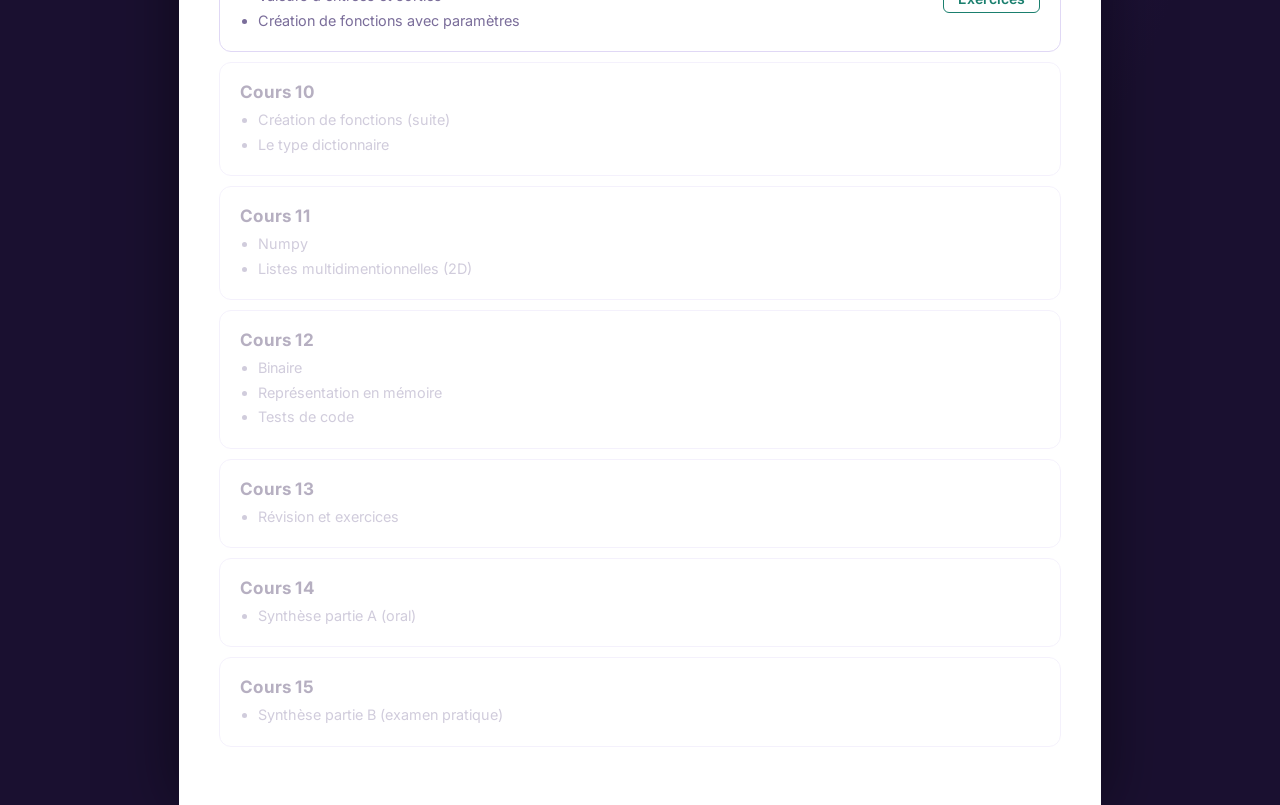
==== commit c235c41f: "Cours 8-9 actifs" ====
--- a/index.html
+++ b/index.html
@@ -145,7 +145,7 @@
                         <div class="lab"><a target="_blank" href="exercices/index.html#/7">Exercices</a></div>
                     </div>
                 </div>
-                <div class="line disabled">
+                <div class="line">
                     <div class="left">
                         <div class="label">Cours 8</div>
                         <div class="description">
@@ -157,7 +157,7 @@
                     <div class="buttons">
                     </div>
                 </div>
-                <div class="line disabled">
+                <div class="line">
                     <div class="left">
                         <div class="label">Cours 9</div>
                         <div class="description">
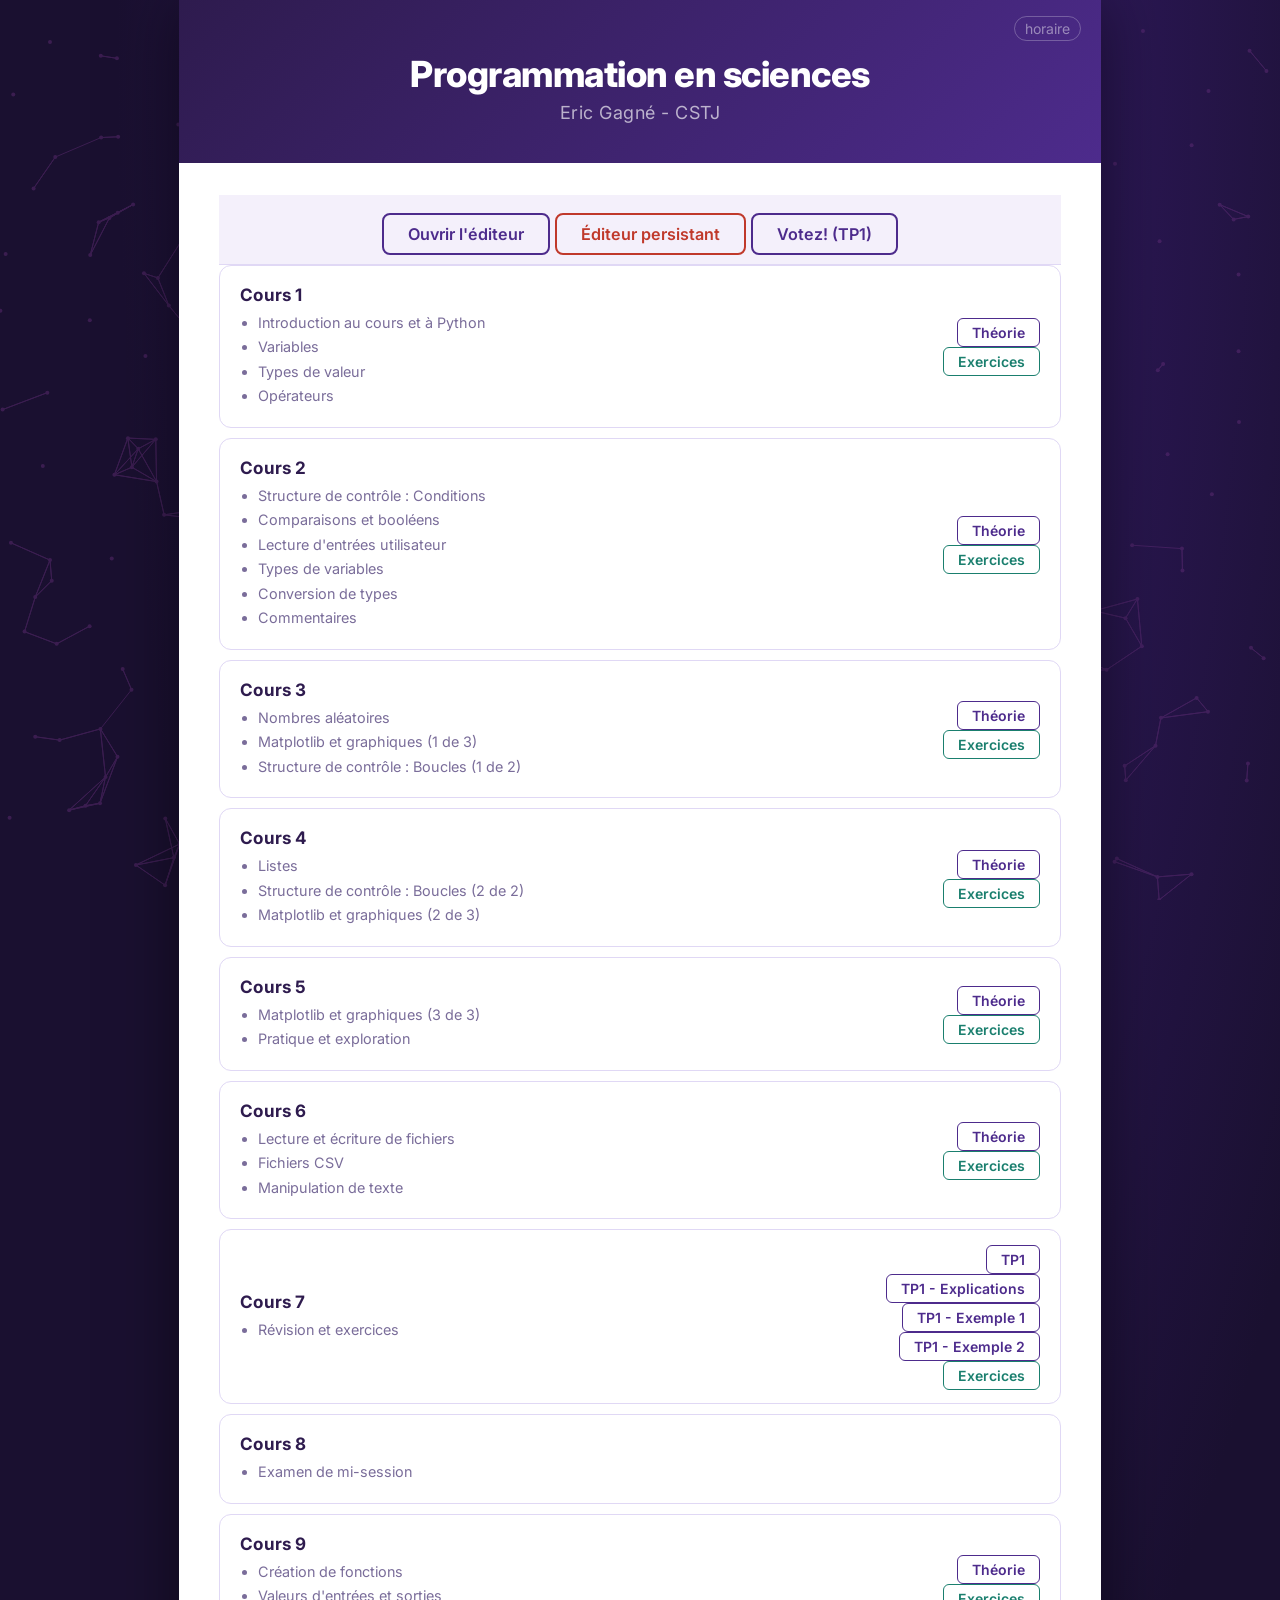
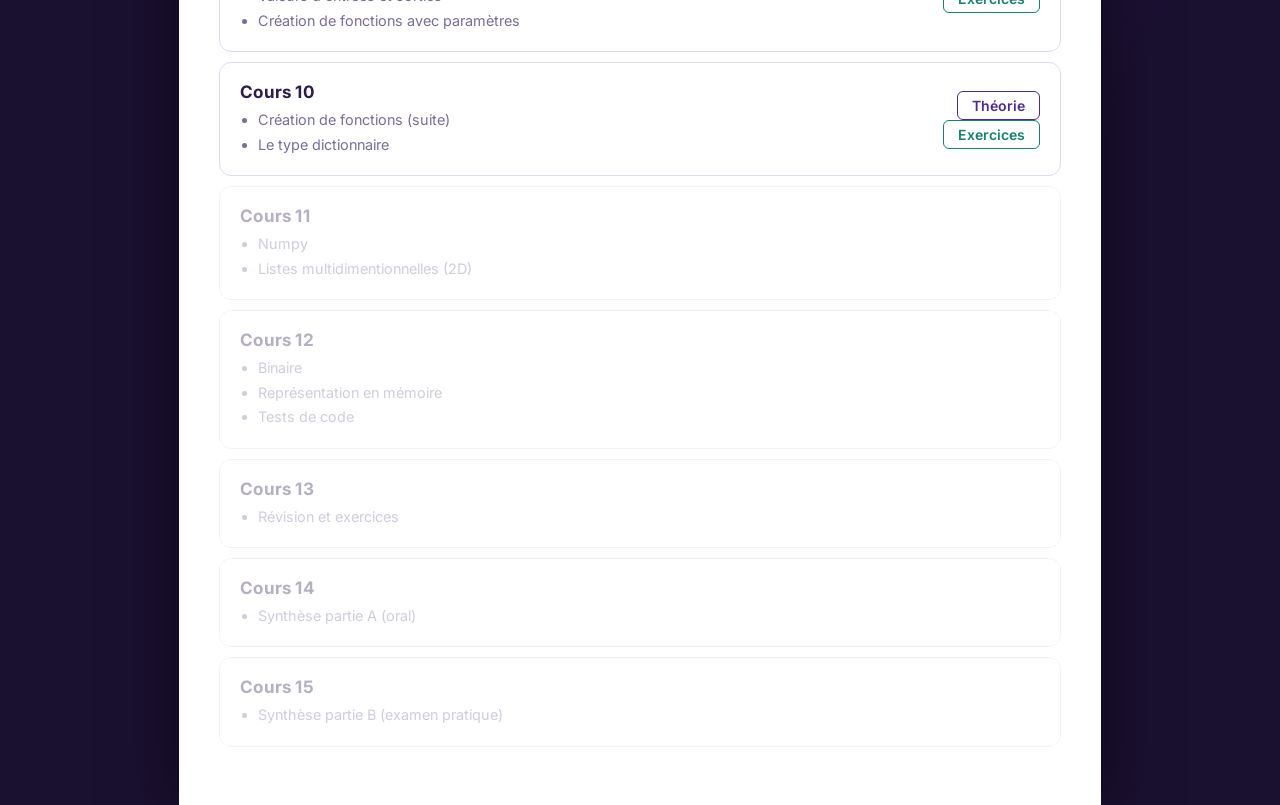
==== commit 166e2c2c: "Cours 10 actif et capsules" ====
--- a/index.html
+++ b/index.html
@@ -173,7 +173,7 @@
                         <div class="lab"><a target="_blank" href="exercices/index.html#/9">Exercices</a></div>
                     </div>
                 </div>
-                <div class="line disabled">
+                <div class="line">
                     <div class="left">
                         <div class="label">Cours 10</div>
                         <div class="description">
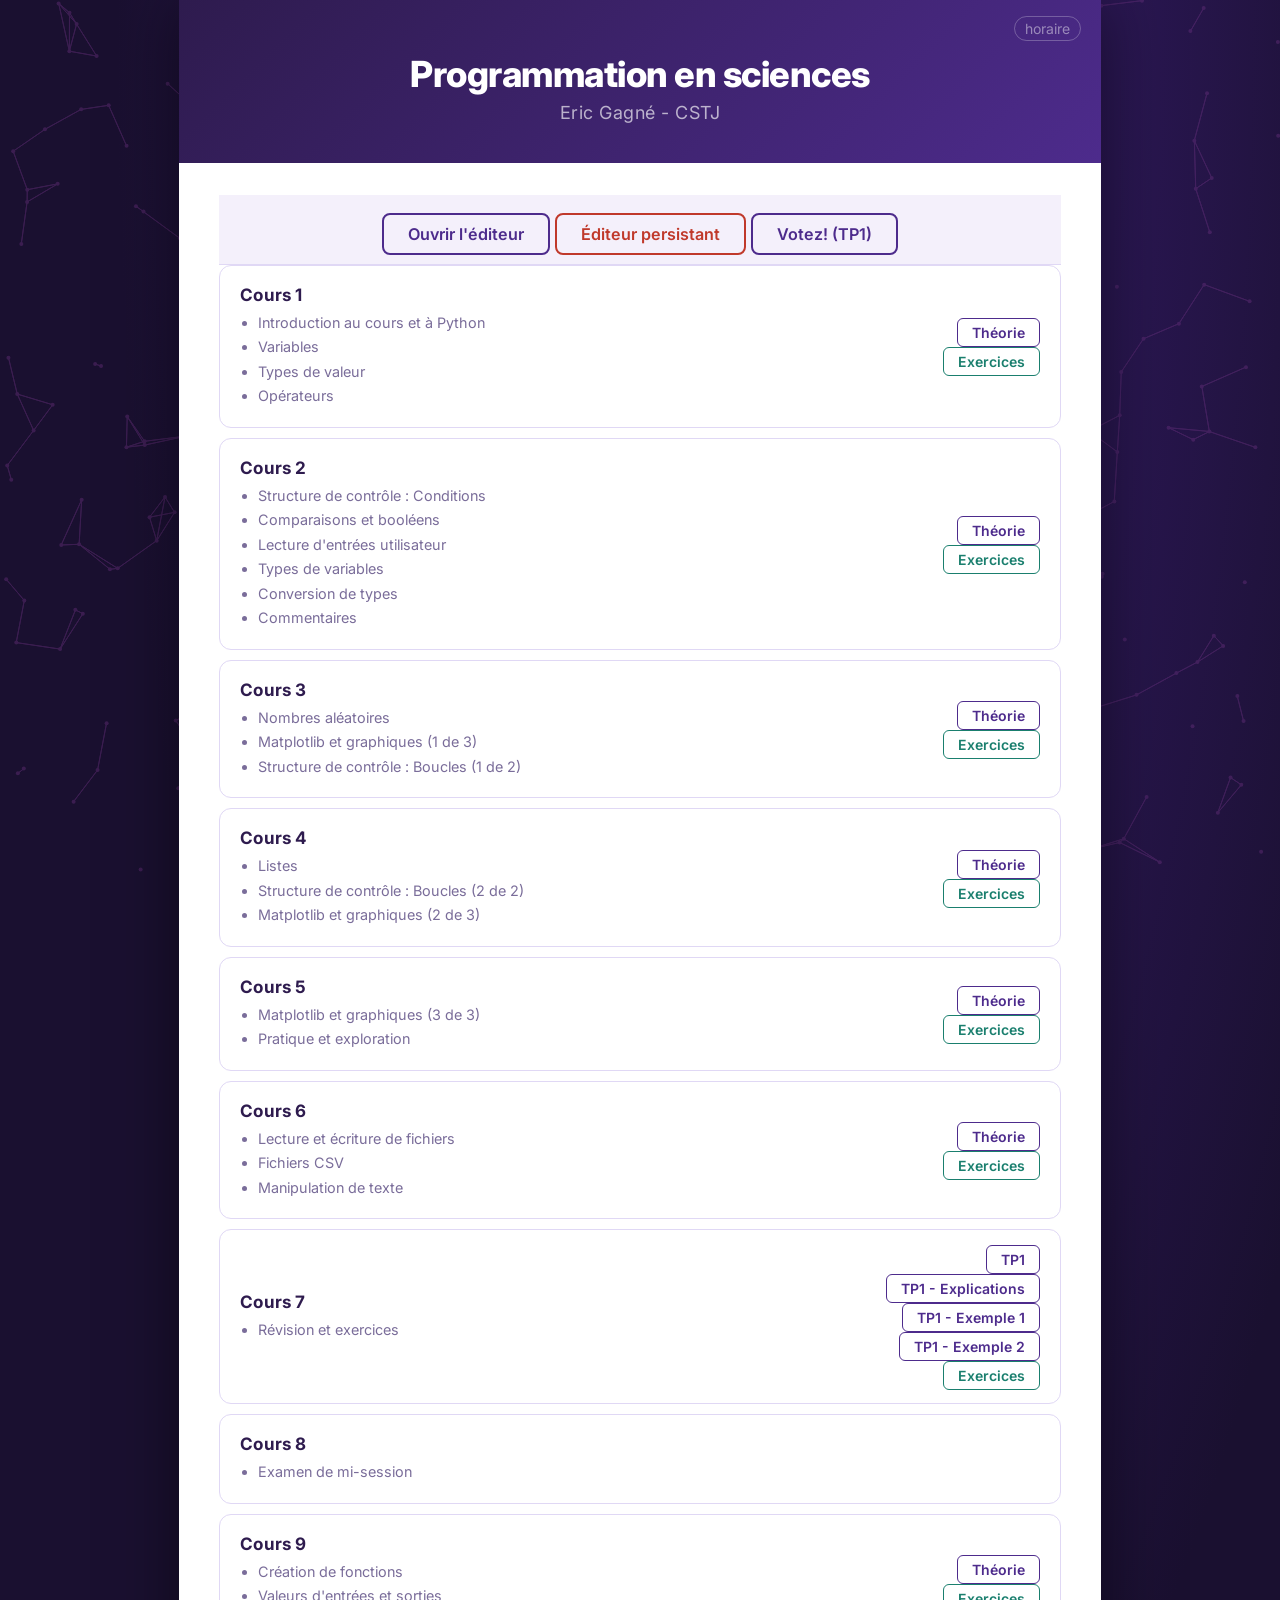
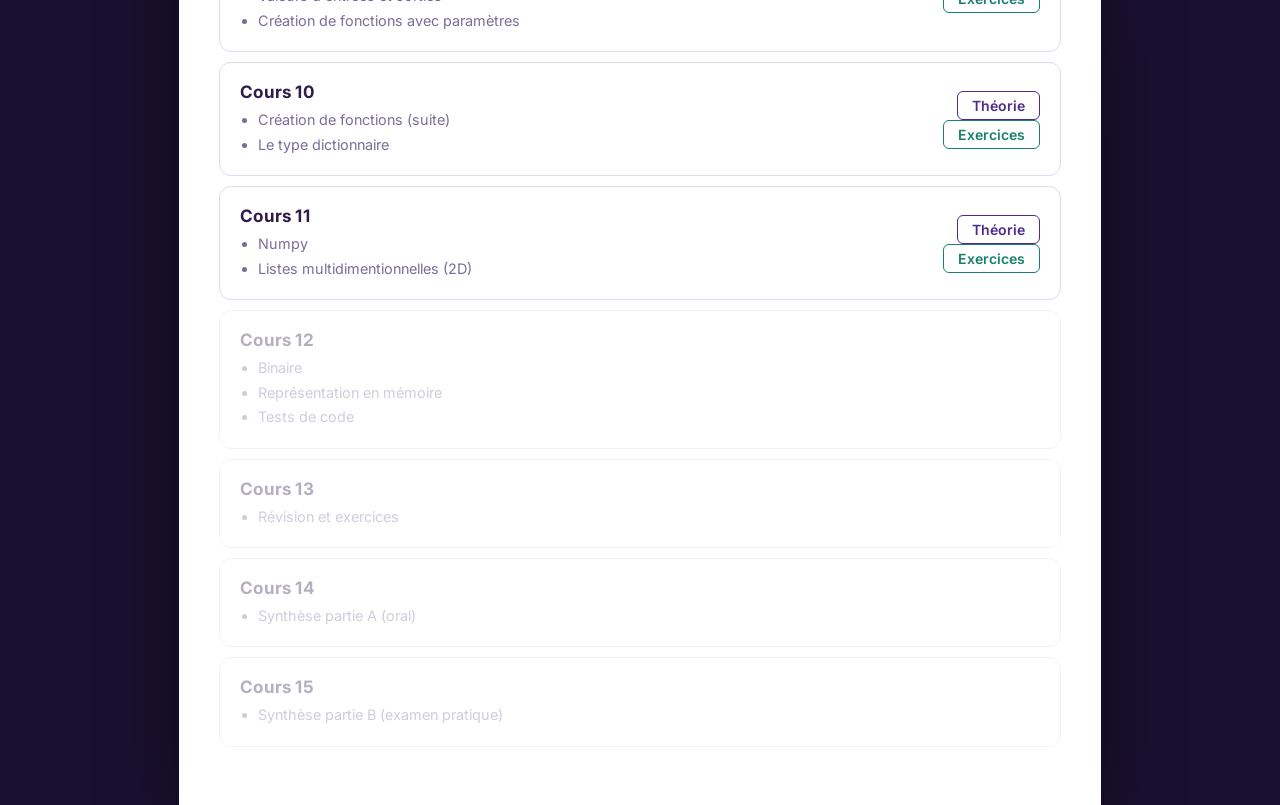
==== commit 768dc056: "Cours 11 actif" ====
--- a/index.html
+++ b/index.html
@@ -188,7 +188,7 @@
                         <div class="lab"><a target="_blank" href="exercices/index.html#/10">Exercices</a></div>
                     </div>
                 </div>
-                <div class="line disabled">
+                <div class="line">
                     <div class="left">
                         <div class="label">Cours 11</div>
                         <div class="description">
